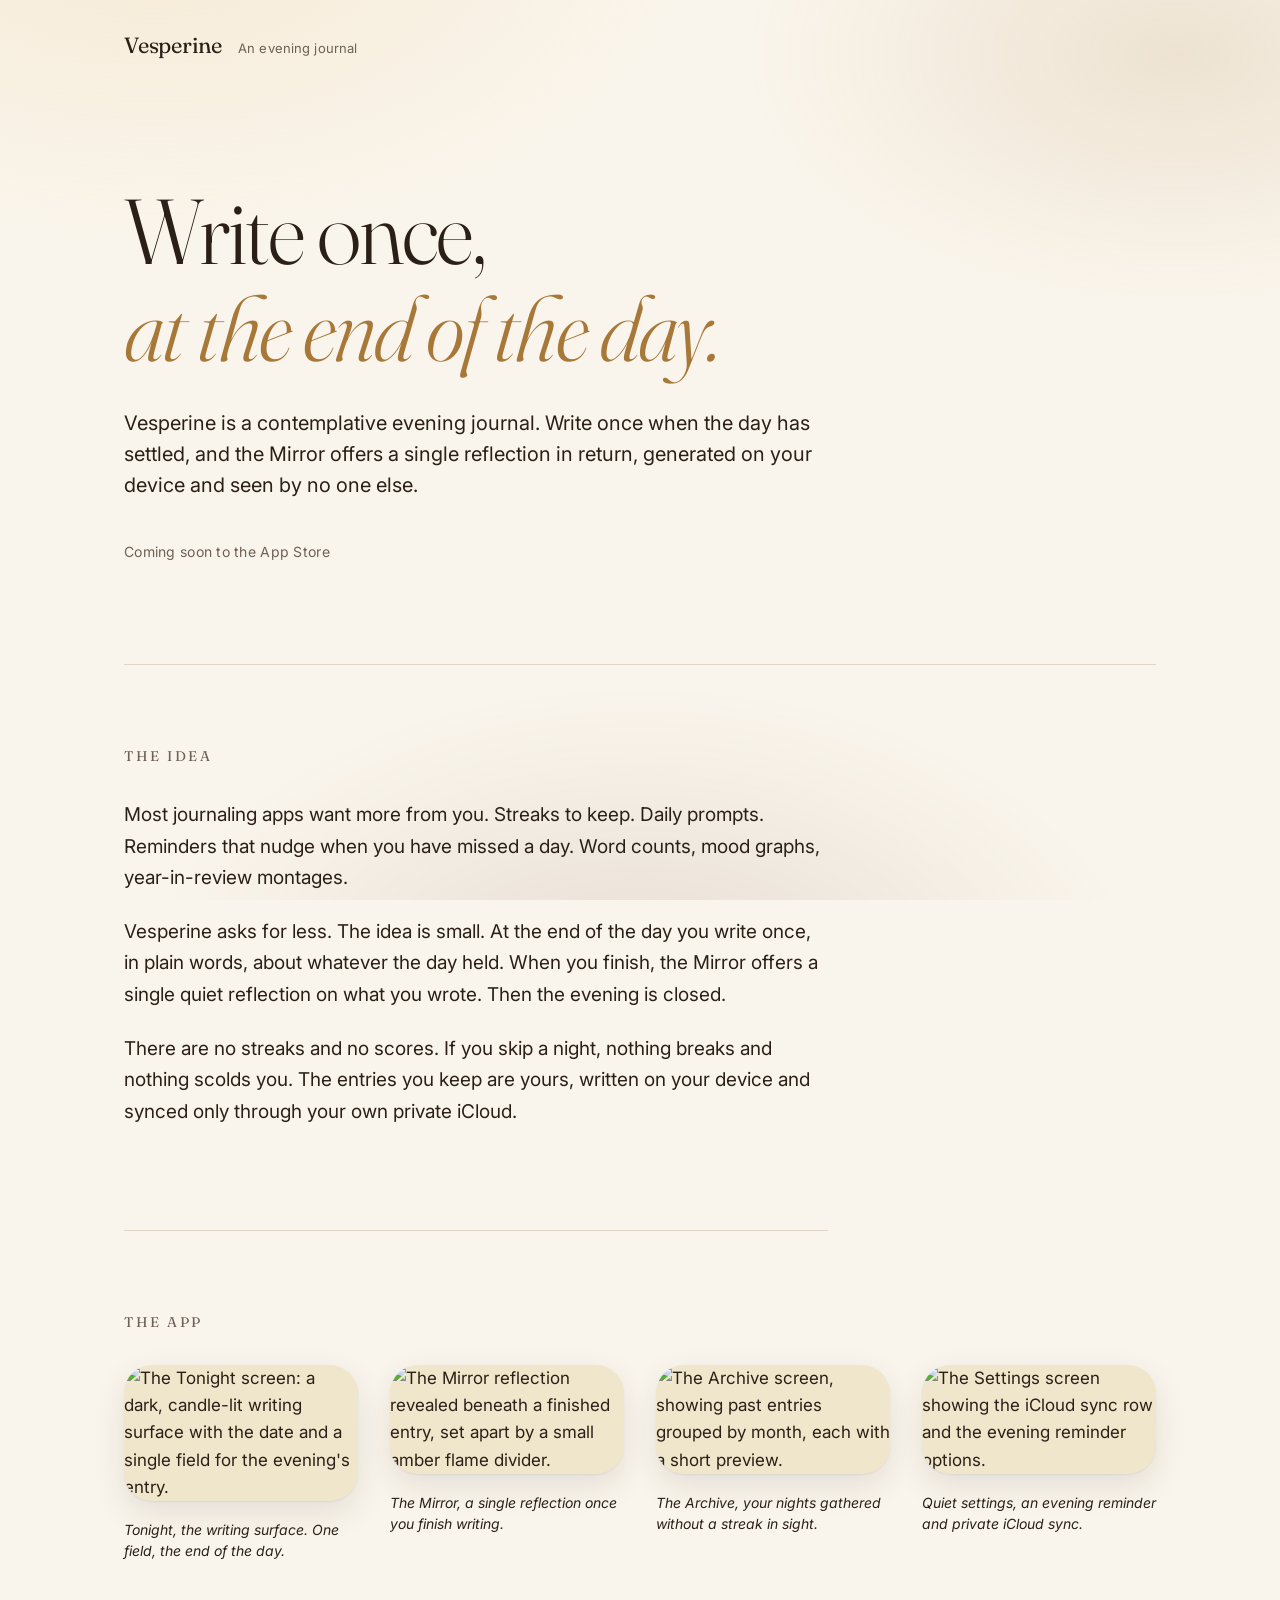
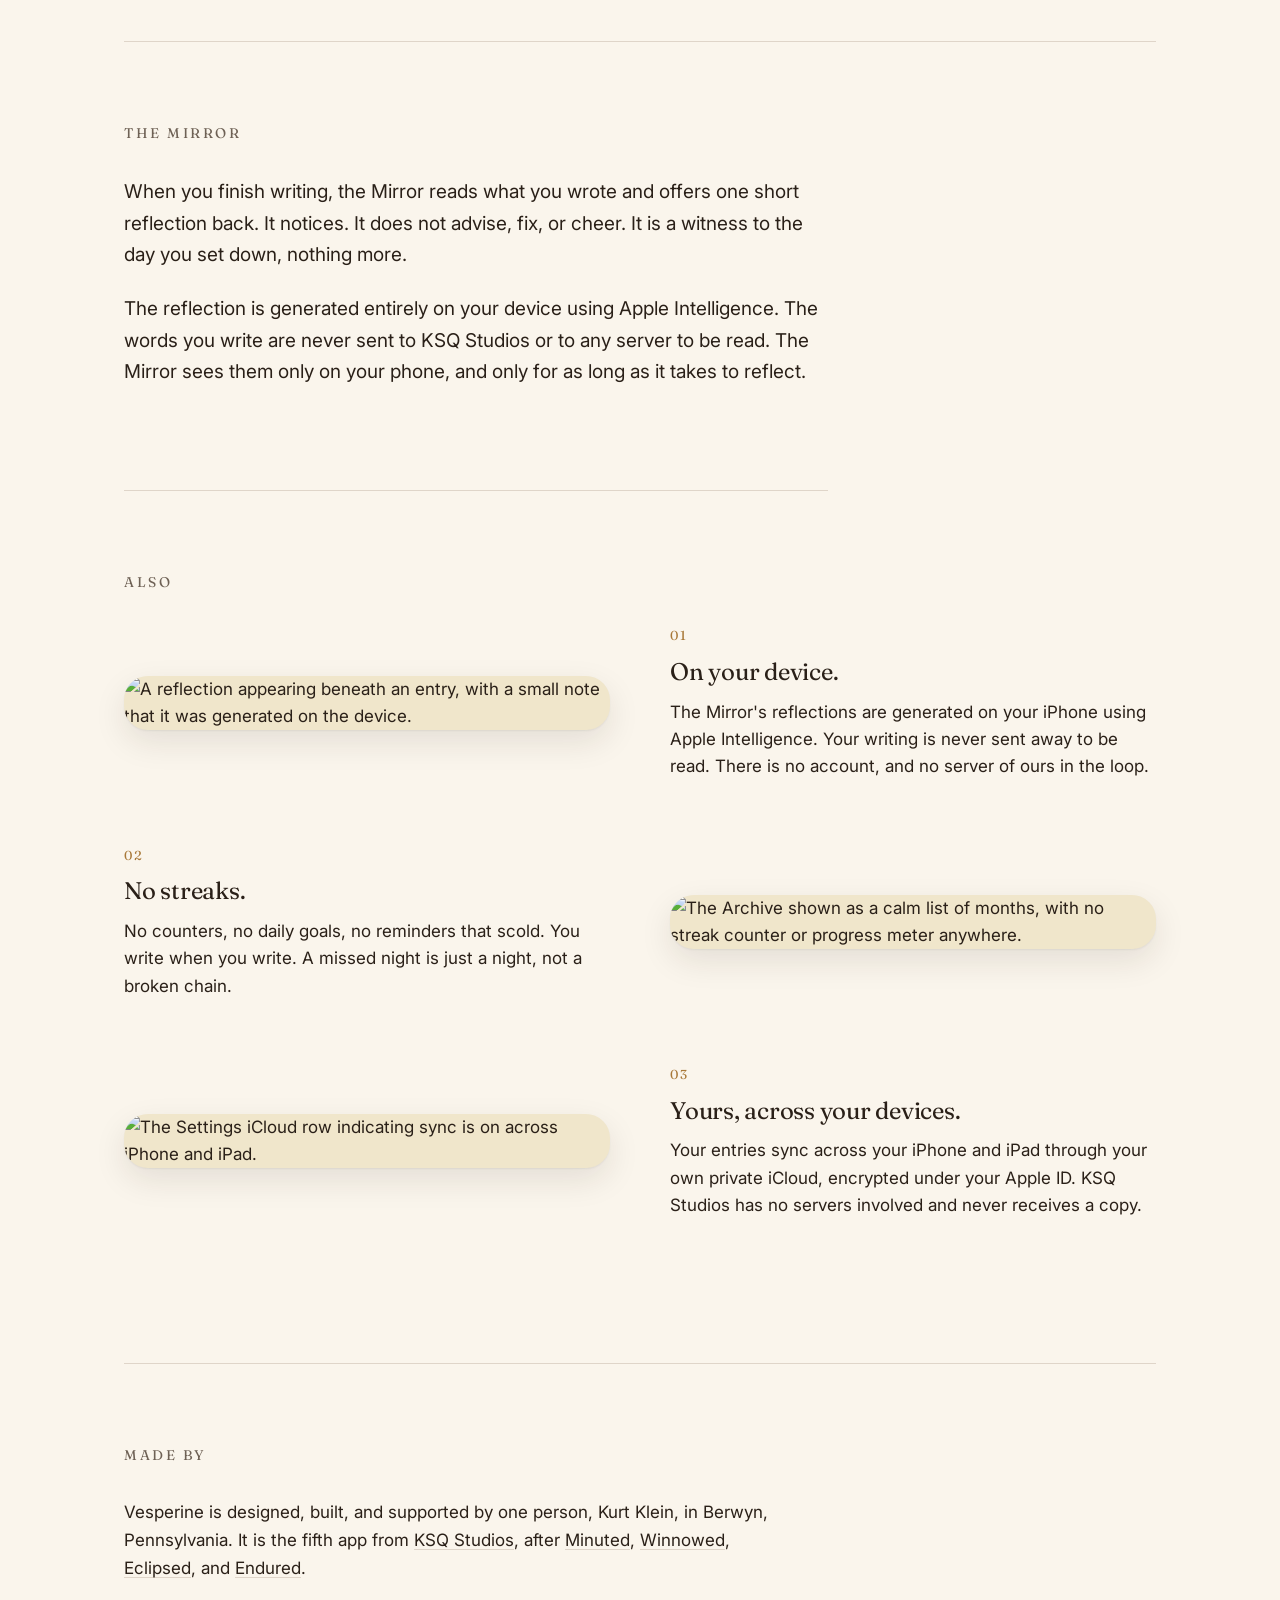
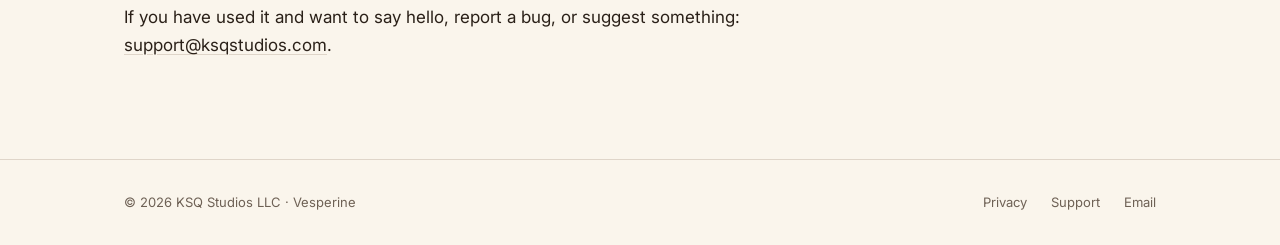
==== index.html @ 1a8a222a "first initial build of verperine.app" ====
<!doctype html>
<html lang="en">
<head>
<meta charset="utf-8">
<meta name="viewport" content="width=device-width, initial-scale=1">

<title>Vesperine - An evening journal.</title>
<meta name="description" content="A contemplative evening journal for iPhone. Write once when the day has settled, and the Mirror offers a single reflection in return, generated on your device.">

<!-- Open Graph -->
<meta property="og:type" content="website">
<meta property="og:url" content="https://vesperine.app">
<meta property="og:title" content="Vesperine - An evening journal.">
<meta property="og:description" content="A contemplative evening journal for iPhone. Write once when the day has settled, and the Mirror offers a single reflection in return, generated on your device.">
<meta property="og:image" content="https://vesperine.app/og-image.png">
<meta property="og:image:width" content="1200">
<meta property="og:image:height" content="630">

<!-- Twitter -->
<meta name="twitter:card" content="summary_large_image">
<meta name="twitter:title" content="Vesperine - An evening journal.">
<meta name="twitter:description" content="A contemplative evening journal for iPhone.">
<meta name="twitter:image" content="https://vesperine.app/og-image.png">

<link rel="canonical" href="https://vesperine.app">
<meta name="theme-color" content="#FAF5EC">

<!-- Favicon -->
<link rel="icon" type="image/png" href="/favicon.png">
<link rel="apple-touch-icon" href="/apple-touch-icon.png">

<!-- Fonts -->
<link rel="preconnect" href="https://fonts.googleapis.com">
<link rel="preconnect" href="https://fonts.gstatic.com" crossorigin>
<link href="https://fonts.googleapis.com/css2?family=Fraunces:opsz,wght@9..144,300..500;9..144,300..500&family=Inter:wght@400;500&display=swap" rel="stylesheet">

<!-- Styles -->
<link rel="stylesheet" href="/styles.css">

<!-- Scripts -->
<script defer src="/scripts.js"></script>

<!-- Plausible -->
<script defer data-domain="vesperine.app" src="https://plausible.io/js/script.js"></script>
</head>

<body>

<div class="wash"></div>

<header class="site-header">
  <a href="/" class="brand">Vesperine</a>
  <span class="brand-tag">An evening journal</span>
</header>

<main>

  <section class="hero fade-in">
    <h1>
      Write once,<br>
      <em>at the end of the day.</em>
    </h1>
    <p class="lede">
      Vesperine is a contemplative evening journal. Write once when the day has settled, and the Mirror offers a single reflection in return, generated on your device and seen by no one else.
    </p>
    <p class="coming-soon">Coming soon to the App Store</p>
    <!-- When the app is live, replace the .coming-soon line above with:
    <a href="https://apps.apple.com/us/app/vesperine/idXXXXXXXXX" rel="noopener" class="appstore-link">Download on the App Store</a>
    -->
  </section>

  <section class="idea fade-in">
    <h2>The idea</h2>

    <p>
      Most journaling apps want more from you. Streaks to keep. Daily prompts. Reminders that nudge when you have missed a day. Word counts, mood graphs, year-in-review montages.
    </p>

    <p>
      Vesperine asks for less. The idea is small. At the end of the day you write once, in plain words, about whatever the day held. When you finish, the Mirror offers a single quiet reflection on what you wrote. Then the evening is closed.
    </p>

    <p>
      There are no streaks and no scores. If you skip a night, nothing breaks and nothing scolds you. The entries you keep are yours, written on your device and synced only through your own private iCloud.
    </p>
  </section>

  <section class="screens fade-in">
    <h2>The app</h2>

    <div class="screens-grid">
      <figure>
        <img src="/images/tonight.png" alt="The Tonight screen: a dark, candle-lit writing surface with the date and a single field for the evening's entry.">
        <figcaption>
          <em>Tonight, the writing surface. One field, the end of the day.</em>
        </figcaption>
      </figure>

      <figure>
        <img src="/images/mirror.png" alt="The Mirror reflection revealed beneath a finished entry, set apart by a small amber flame divider.">
        <figcaption>
          <em>The Mirror, a single reflection once you finish writing.</em>
        </figcaption>
      </figure>

      <figure>
        <img src="/images/archive.png" alt="The Archive screen, showing past entries grouped by month, each with a short preview.">
        <figcaption>
          <em>The Archive, your nights gathered without a streak in sight.</em>
        </figcaption>
      </figure>

      <figure>
        <img src="/images/settings.png" alt="The Settings screen showing the iCloud sync row and the evening reminder options.">
        <figcaption>
          <em>Quiet settings, an evening reminder and private iCloud sync.</em>
        </figcaption>
      </figure>
    </div>
  </section>

  <section class="idea fade-in">
    <h2>The Mirror</h2>
    <p>
      When you finish writing, the Mirror reads what you wrote and offers one short reflection back. It notices. It does not advise, fix, or cheer. It is a witness to the day you set down, nothing more.
    </p>
    <p>
      The reflection is generated entirely on your device using Apple Intelligence. The words you write are never sent to KSQ Studios or to any server to be read. The Mirror sees them only on your phone, and only for as long as it takes to reflect.
    </p>
  </section>

  <section class="also fade-in">
    <h2>Also</h2>

    <div class="also-item">
      <img src="/images/also-01-ondevice.png" alt="A reflection appearing beneath an entry, with a small note that it was generated on the device.">
      <div class="also-text">
        <span class="also-num">01</span>
        <h3>On your device.</h3>
        <p>The Mirror's reflections are generated on your iPhone using Apple Intelligence. Your writing is never sent away to be read. There is no account, and no server of ours in the loop.</p>
      </div>
    </div>

    <div class="also-item">
      <img src="/images/also-02-nostreaks.png" alt="The Archive shown as a calm list of months, with no streak counter or progress meter anywhere.">
      <div class="also-text">
        <span class="also-num">02</span>
        <h3>No streaks.</h3>
        <p>No counters, no daily goals, no reminders that scold. You write when you write. A missed night is just a night, not a broken chain.</p>
      </div>
    </div>

    <div class="also-item">
      <img src="/images/also-03-sync.png" alt="The Settings iCloud row indicating sync is on across iPhone and iPad.">
      <div class="also-text">
        <span class="also-num">03</span>
        <h3>Yours, across your devices.</h3>
        <p>Your entries sync across your iPhone and iPad through your own private iCloud, encrypted under your Apple ID. KSQ Studios has no servers involved and never receives a copy.</p>
      </div>
    </div>
  </section>

  <section class="madeby fade-in">
    <h2>Made by</h2>
    <p>
      Vesperine is designed, built, and supported by one person, Kurt Klein, in Berwyn, Pennsylvania. It is the fifth app from <a href="https://ksqstudios.com">KSQ Studios</a>, after <a href="https://minuted.org">Minuted</a>, <a href="https://winnowed.app">Winnowed</a>, <a href="https://eclipsedsleep.com">Eclipsed</a>, and <a href="https://endured.app">Endured</a>.
    </p>
    <p>
      If you have used it and want to say hello, report a bug, or suggest something: <a href="mailto:support@ksqstudios.com">support@ksqstudios.com</a>.
    </p>
  </section>

</main>

<footer class="site-footer">
  <div class="footer-inner">
    <p>© 2026 KSQ Studios LLC · Vesperine</p>
    <nav>
      <a href="/privacy">Privacy</a>
      <a href="/support">Support</a>
      <a href="mailto:support@ksqstudios.com">Email</a>
    </nav>
  </div>
</footer>

</body>
</html>
---- styles.css ----
/* ──────────────────────────────────────────────────────────────────────
   Vesperine - vesperine.app
   Cream paper, warmed. A candle-lit wash beneath quiet typography.
   Same house template as the other KSQ sites, recolored to the
   Ivory-to-Coal candle palette and tinted like Winnowed rather than
   left achromatic like Endured.
   ────────────────────────────────────────────────────────────────────── */

:root {
  /* Palette. House cream paper; candle stages warm the accents and wash. */
  --paper:        #FAF5EC;   /* page background; matches every KSQ site */
  --paper-deep:   #F0E6CB;   /* subtle inset, used for screenshot frames */
  --ink:          #2A2018;   /* primary text, a warm near-black */
  --muted:        #6E6155;   /* secondary text, warm taupe */
  --hairline:     rgba(90, 51, 24, 0.16);

  --amber:        #A87838;   /* signature accent: italics, numbers, hovers */
  --amber-deep:   #7E4F1E;
  --honey:        #EDC788;   /* wash only */
  --bronze:       #5A3318;   /* wash only */

  /* Type */
  --serif: 'Fraunces', Georgia, serif;
  --sans:  'Inter', -apple-system, BlinkMacSystemFont, system-ui, sans-serif;

  /* Layout */
  --max-content: 720px;       /* prose pages */
  --max-wide:    1080px;      /* hero, screen grid */
  --gutter:      24px;
}

/* ───────────────────── Reset / base ───────────────────── */

*, *::before, *::after { box-sizing: border-box; }
html { -webkit-text-size-adjust: 100%; }
body {
  margin: 0;
  font-family: var(--sans);
  font-size: 17px;
  line-height: 1.6;
  color: var(--ink);
  background: var(--paper);
  -webkit-font-smoothing: antialiased;
  text-rendering: optimizeLegibility;
}

img { max-width: 100%; height: auto; display: block; }

a {
  color: var(--ink);
  text-decoration: underline;
  text-decoration-color: var(--hairline);
  text-decoration-thickness: 1px;
  text-underline-offset: 3px;
  transition: text-decoration-color 0.15s ease;
}
a:hover { text-decoration-color: var(--amber); }

p { margin: 0 0 1.2em 0; }
em { font-style: italic; }

/* ───────────────────── Ambient wash ─────────────────────
   A whisper of the candle palette behind the cream. Body background
   propagates to the canvas, so this fixed layer reads over it. */

.wash {
  position: fixed;
  inset: 0;
  z-index: -1;
  pointer-events: none;
  background:
    radial-gradient(ellipse 900px 520px at 12% -8%,  rgba(237, 199, 136, 0.22), transparent 60%),
    radial-gradient(ellipse 720px 420px at 92% 6%,   rgba(168, 120, 56, 0.14), transparent 60%),
    radial-gradient(ellipse 820px 520px at 50% 112%, rgba(90, 51, 24, 0.12),   transparent 62%);
}

/* ───────────────────── Header ───────────────────── */

.site-header {
  max-width: var(--max-wide);
  margin: 0 auto;
  padding: 28px var(--gutter) 0;
  display: flex;
  align-items: baseline;
  gap: 16px;
}

.brand {
  font-family: var(--serif);
  font-weight: 400;
  font-size: 22px;
  letter-spacing: -0.01em;
  text-decoration: none;
  color: var(--ink);
}

.brand-tag {
  font-family: var(--sans);
  font-size: 13px;
  color: var(--muted);
  letter-spacing: 0.01em;
}

/* ───────────────────── Main containers ───────────────────── */

main {
  max-width: var(--max-wide);
  margin: 0 auto;
  padding: 0 var(--gutter);
}

main.prose { max-width: var(--max-content); }

main > section {
  padding: 80px 0;
  border-bottom: 1px solid var(--hairline);
}
main > section:first-child { padding-top: 80px; }
main > section:last-child  { border-bottom: none; }

/* ───────────────────── Hero ───────────────────── */

.hero {
  text-align: left;
  padding-top: 120px !important;
  padding-bottom: 100px !important;
}

.hero h1 {
  font-family: var(--serif);
  font-weight: 300;
  font-size: clamp(48px, 8vw, 92px);
  line-height: 1.05;
  letter-spacing: -0.02em;
  margin: 0 0 32px 0;
  max-width: 18ch;
}
.hero h1 em {
  font-style: italic;
  font-weight: 300;
  color: var(--amber);
}

.hero .lede {
  font-size: 20px;
  line-height: 1.55;
  color: var(--ink);
  max-width: 56ch;
  margin: 0 0 40px 0;
}

.hero .coming-soon {
  font-size: 14px;
  color: var(--muted);
  letter-spacing: 0.02em;
  margin: 0;
}

.appstore-link {
  display: inline-block;
  font-family: var(--sans);
  font-size: 14px;
  color: var(--ink);
  text-decoration: none;
  padding: 10px 18px;
  border: 1px solid var(--hairline);
  border-radius: 999px;
  letter-spacing: 0.02em;
  transition: border-color 120ms ease, background 120ms ease;
}
.appstore-link:hover { border-color: var(--amber); }

/* ───────────────────── Section headings ───────────────────── */

main h2 {
  font-family: var(--serif);
  font-weight: 400;
  font-size: 14px;
  letter-spacing: 0.18em;
  text-transform: uppercase;
  color: var(--muted);
  margin: 0 0 32px 0;
}

main h3 {
  font-family: var(--serif);
  font-weight: 400;
  font-size: 24px;
  line-height: 1.2;
  letter-spacing: -0.01em;
  margin: 0 0 12px 0;
  color: var(--ink);
}

/* ───────────────────── The idea ───────────────────── */

.idea { max-width: 64ch; }
.idea p { font-size: 19px; line-height: 1.65; }

/* ───────────────────── The app - screen grid ───────────────────── */

.screens-grid {
  display: grid;
  grid-template-columns: repeat(4, 1fr);
  gap: 32px;
  margin-top: 12px;
}

.screens-grid figure { margin: 0; }

.screens-grid img {
  width: 100%;
  border-radius: 28px;
  background: var(--paper-deep);
  box-shadow:
    0 1px 2px rgba(0, 0, 0, 0.06),
    0 12px 32px rgba(42, 32, 24, 0.10);
}

.screens-grid figcaption {
  margin-top: 18px;
  font-size: 14px;
  color: var(--muted);
  line-height: 1.5;
  font-style: normal;
}
.screens-grid figcaption em {
  font-style: italic;
  color: var(--ink);
}

/* ───────────────────── Also - numbered features ───────────────────── */

.also-item {
  display: grid;
  grid-template-columns: 1fr 1fr;
  gap: 60px;
  align-items: center;
  margin: 64px 0;
}
.also-item:first-of-type { margin-top: 12px; }
.also-item:nth-of-type(even) { direction: rtl; }
.also-item:nth-of-type(even) > * { direction: ltr; }

.also-item img {
  width: 100%;
  border-radius: 24px;
  background: var(--paper-deep);
  box-shadow:
    0 1px 2px rgba(0, 0, 0, 0.06),
    0 12px 32px rgba(42, 32, 24, 0.10);
}

.also-num {
  display: block;
  font-family: var(--serif);
  font-size: 13px;
  color: var(--amber);
  letter-spacing: 0.18em;
  margin-bottom: 12px;
}

.also-text p {
  font-size: 17px;
  line-height: 1.6;
  color: var(--ink);
  margin: 0;
}

/* ───────────────────── Made by ───────────────────── */

.madeby { max-width: 60ch; }
.madeby p { font-size: 17px; line-height: 1.65; color: var(--ink); }

/* ───────────────────── Prose pages (privacy, support) ───────────────────── */

main.prose h1 {
  font-family: var(--serif);
  font-weight: 300;
  font-size: clamp(40px, 6vw, 64px);
  line-height: 1.1;
  letter-spacing: -0.02em;
  margin: 80px 0 12px 0;
  color: var(--ink);
}

main.prose .updated {
  font-size: 13px;
  color: var(--muted);
  margin-bottom: 48px;
}

main.prose h2 {
  font-family: var(--serif);
  font-weight: 400;
  font-size: 22px;
  letter-spacing: -0.01em;
  text-transform: none;
  color: var(--ink);
  margin: 56px 0 16px 0;
}

main.prose h3 {
  font-family: var(--serif);
  font-weight: 400;
  font-size: 18px;
  margin: 36px 0 8px 0;
}

main.prose p {
  font-size: 17px;
  line-height: 1.7;
  color: var(--ink);
}

main.prose { padding-bottom: 100px; }

/* ───────────────────── Footer ───────────────────── */

.site-footer {
  border-top: 1px solid var(--hairline);
  margin-top: 0;
}

.footer-inner {
  max-width: var(--max-wide);
  margin: 0 auto;
  padding: 32px var(--gutter);
  display: flex;
  justify-content: space-between;
  align-items: center;
  flex-wrap: wrap;
  gap: 16px;
  font-size: 13px;
  color: var(--muted);
}

.site-footer p { margin: 0; }
.site-footer nav { display: flex; gap: 24px; }
.site-footer a { color: var(--muted); text-decoration: none; }
.site-footer a:hover {
  text-decoration: underline;
  text-decoration-color: var(--amber);
  text-underline-offset: 3px;
}

/* ───────────────────── Fade-in on scroll ───────────────────── */

.fade-in {
  opacity: 0;
  transform: translateY(20px);
  transition:
    opacity 0.7s cubic-bezier(0.22, 0.61, 0.36, 1),
    transform 0.7s cubic-bezier(0.22, 0.61, 0.36, 1);
  will-change: opacity, transform;
}

.fade-in.visible {
  opacity: 1;
  transform: translateY(0);
  will-change: auto;
}

@media (prefers-reduced-motion: reduce) {
  .fade-in, .fade-in.visible {
    opacity: 1;
    transform: none;
    transition: none;
  }
}

/* ───────────────────── Responsive ───────────────────── */

@media (max-width: 1000px) {
  .screens-grid { grid-template-columns: repeat(2, 1fr); }
}

@media (max-width: 800px) {
  body { font-size: 16px; }

  .hero {
    padding-top: 80px !important;
    padding-bottom: 64px !important;
  }
  .hero .lede { font-size: 18px; }

  main > section { padding: 56px 0; }

  .screens-grid { grid-template-columns: 1fr; gap: 40px; }

  .also-item {
    grid-template-columns: 1fr;
    gap: 24px;
    margin: 56px 0;
  }
  .also-item:nth-of-type(even) { direction: ltr; }

  .footer-inner { flex-direction: column; align-items: flex-start; }
}

@media (max-width: 520px) {
  .site-header {
    flex-direction: column;
    align-items: flex-start;
    gap: 4px;
    padding-top: 20px;
  }
  .brand-tag { font-size: 12px; }
}
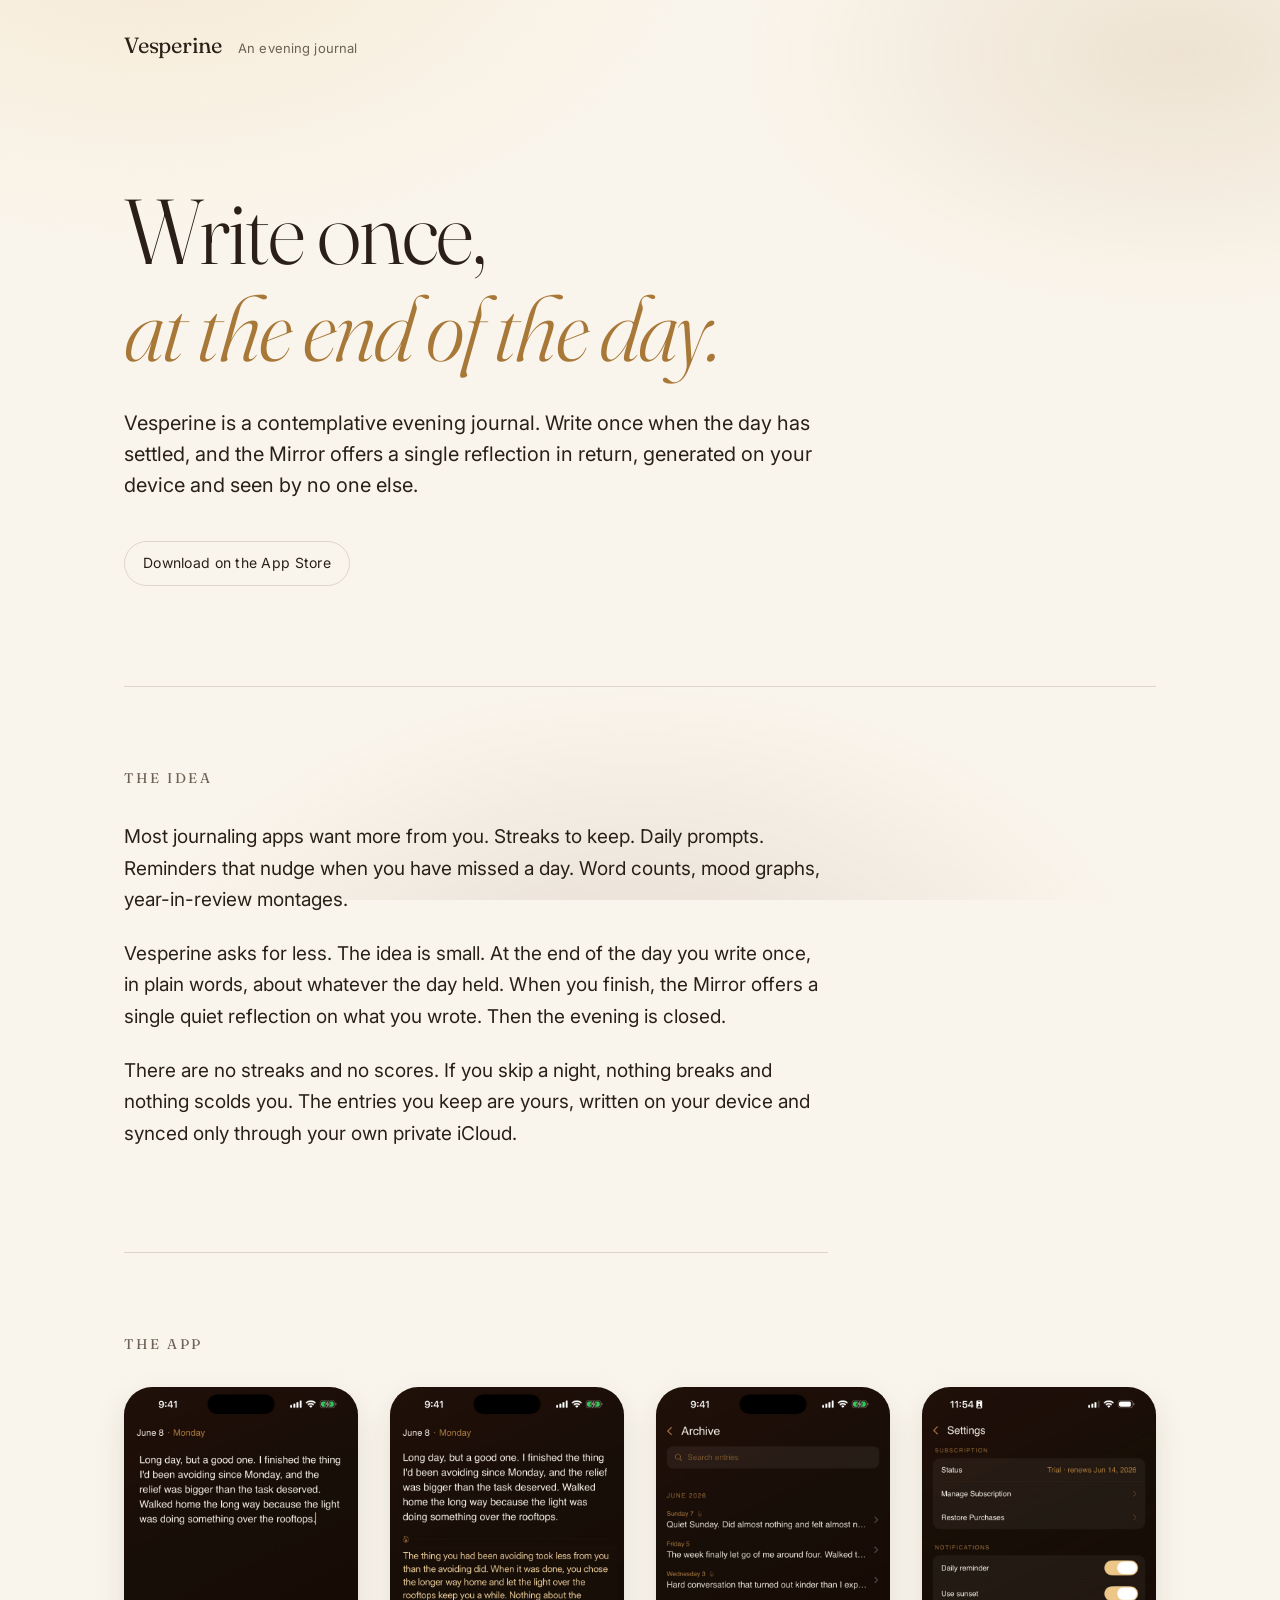
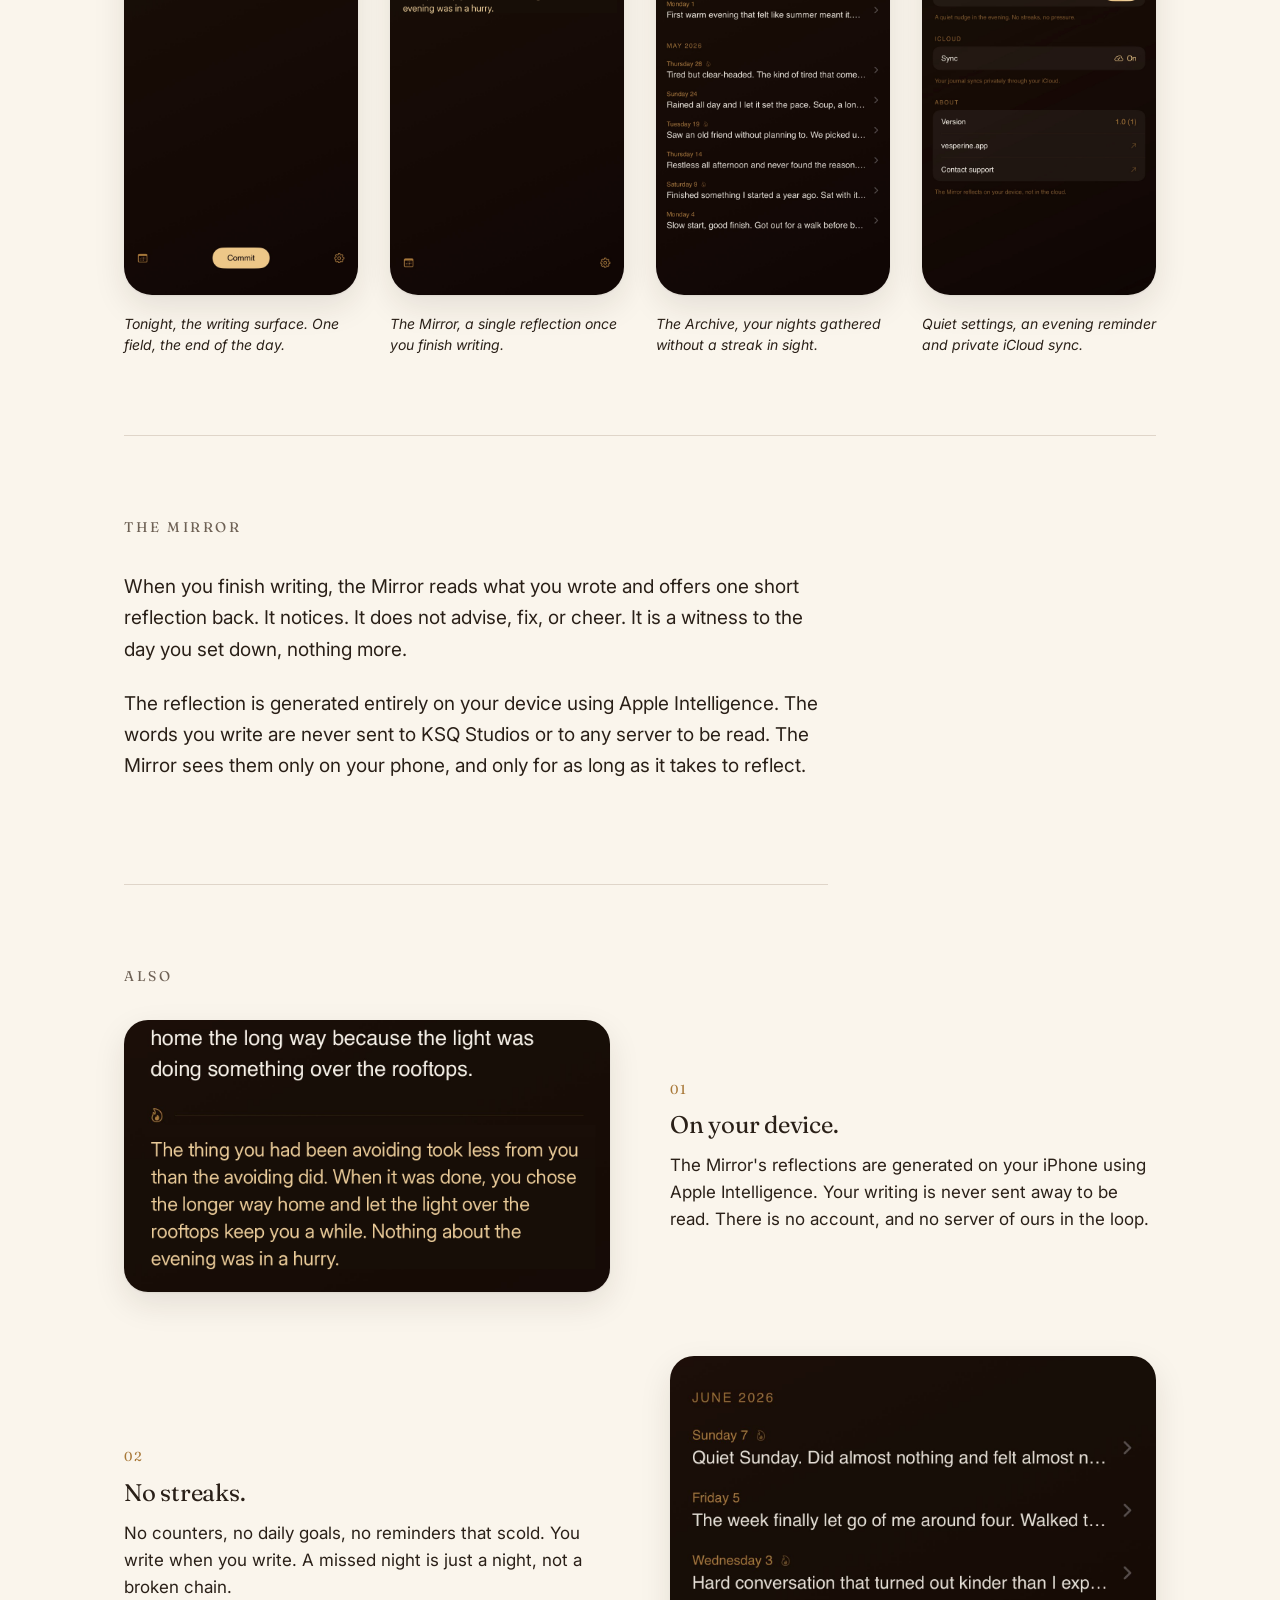
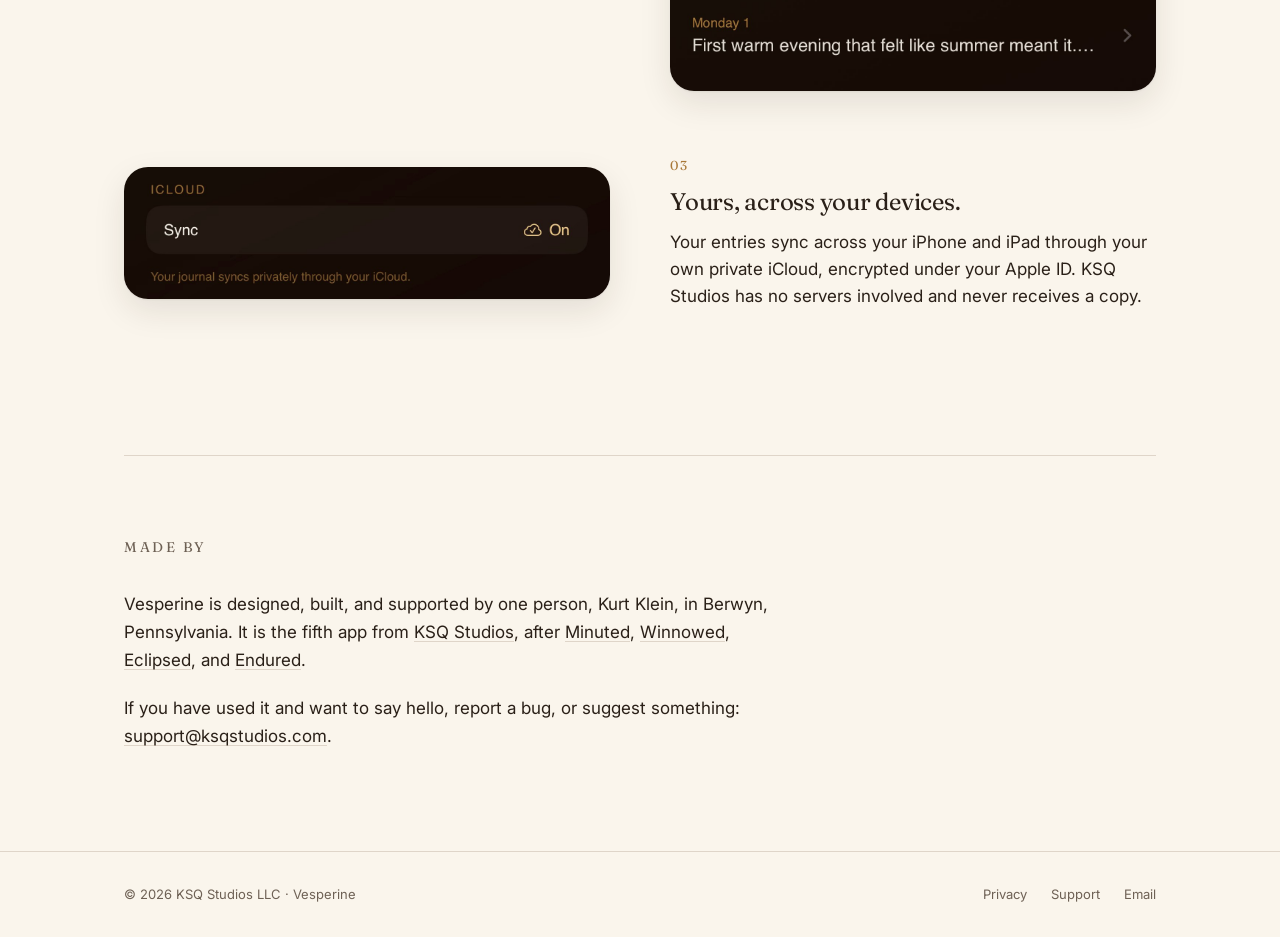
==== commit b81c304e: "Activate App Store link, app is now live" ====
--- a/index.html
+++ b/index.html
@@ -63,11 +63,7 @@
     <p class="lede">
       Vesperine is a contemplative evening journal. Write once when the day has settled, and the Mirror offers a single reflection in return, generated on your device and seen by no one else.
     </p>
-    <p class="coming-soon">Coming soon to the App Store</p>
-    <!-- When the app is live, replace the .coming-soon line above with:
-    <a href="https://apps.apple.com/us/app/vesperine/idXXXXXXXXX" rel="noopener" class="appstore-link">Download on the App Store</a>
-    -->
-  </section>
+    <a href="https://apps.apple.com/us/app/vesperine/id6767848257" rel="noopener" class="appstore-link">Download on the App Store</a>  </section>
 
   <section class="idea fade-in">
     <h2>The idea</h2>
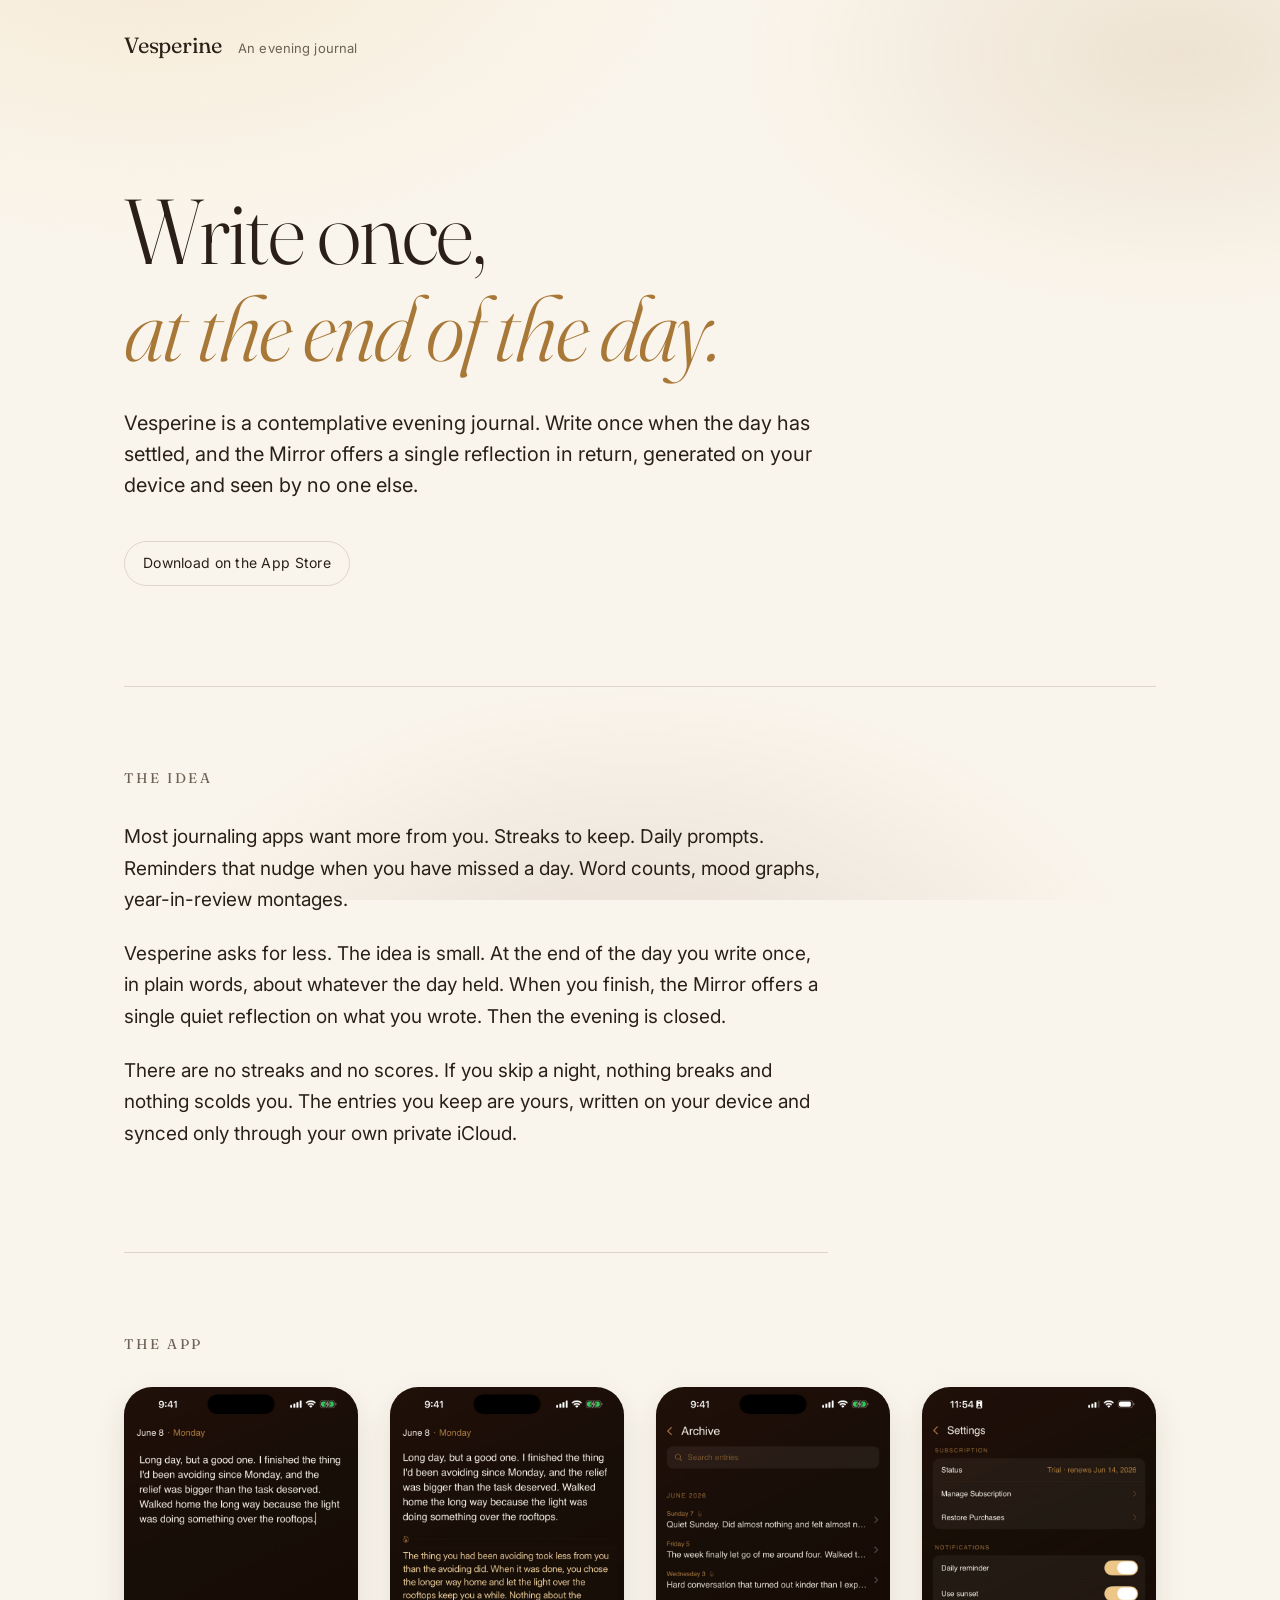
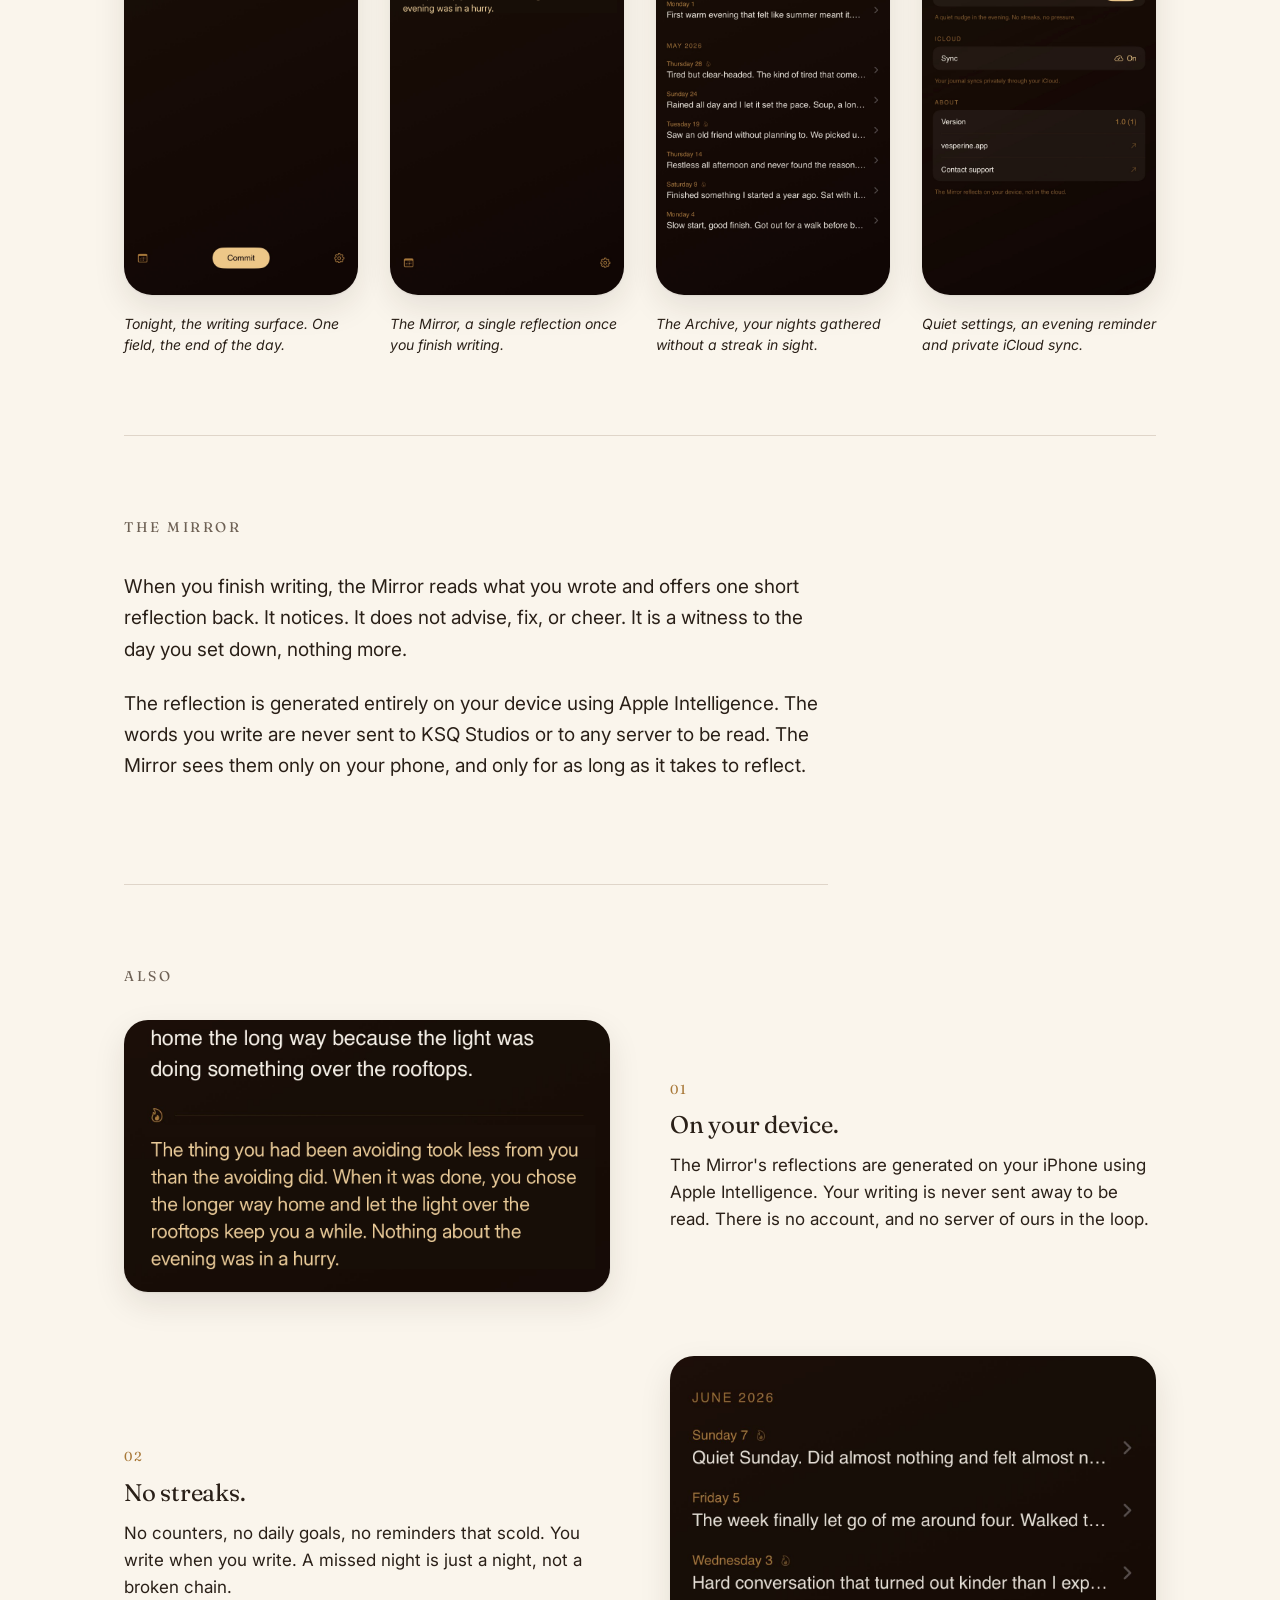
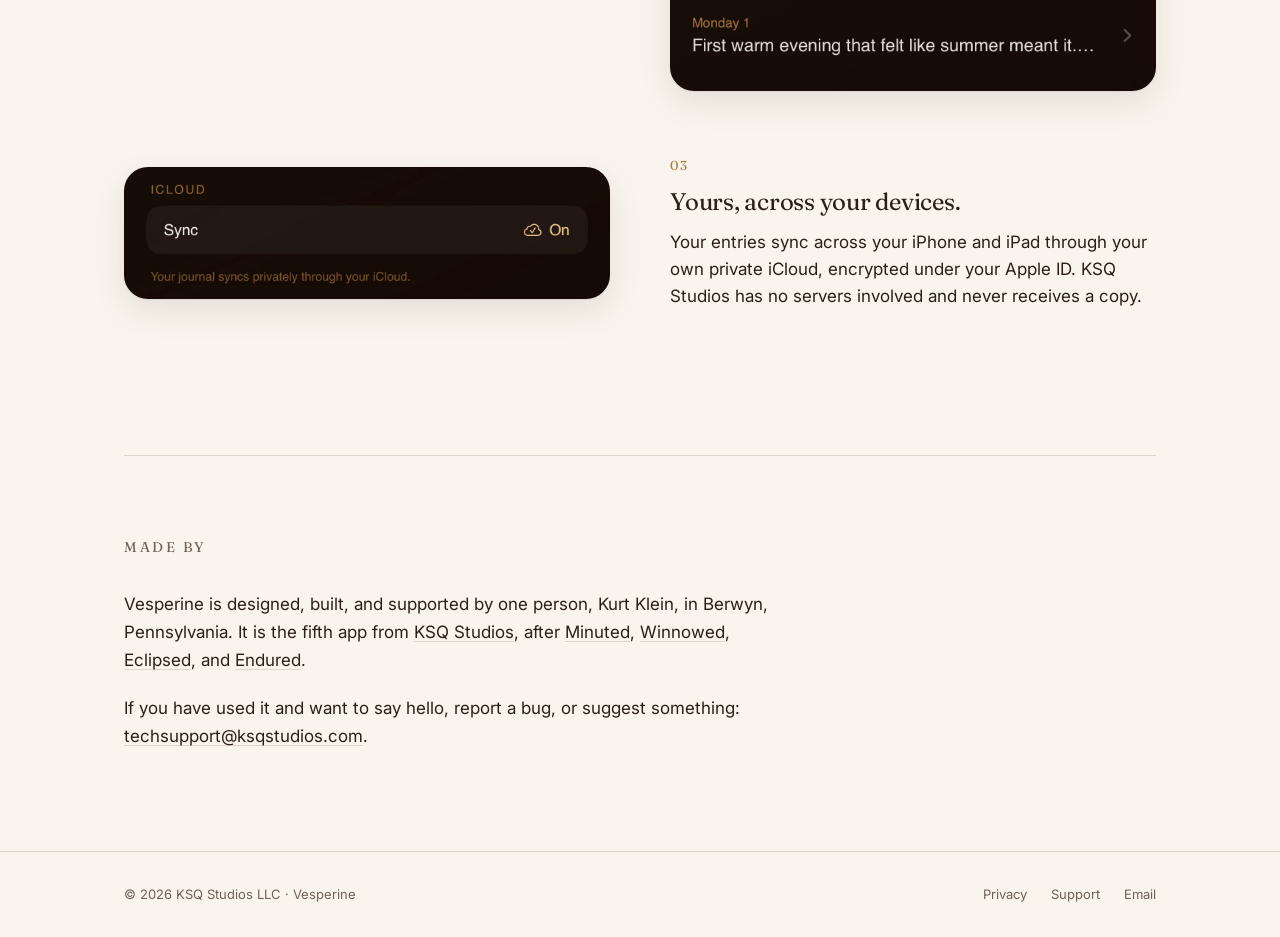
==== commit 5cdfaad2: "Updated tech support email" ====
--- a/index.html
+++ b/index.html
@@ -162,7 +162,7 @@
       Vesperine is designed, built, and supported by one person, Kurt Klein, in Berwyn, Pennsylvania. It is the fifth app from <a href="https://ksqstudios.com">KSQ Studios</a>, after <a href="https://minuted.org">Minuted</a>, <a href="https://winnowed.app">Winnowed</a>, <a href="https://eclipsedsleep.com">Eclipsed</a>, and <a href="https://endured.app">Endured</a>.
     </p>
     <p>
-      If you have used it and want to say hello, report a bug, or suggest something: <a href="mailto:support@ksqstudios.com">support@ksqstudios.com</a>.
+      If you have used it and want to say hello, report a bug, or suggest something: <a href="mailto:techsupport@ksqstudios.com">techsupport@ksqstudios.com</a>.
     </p>
   </section>
 
@@ -174,7 +174,7 @@
     <nav>
       <a href="/privacy">Privacy</a>
       <a href="/support">Support</a>
-      <a href="mailto:support@ksqstudios.com">Email</a>
+      <a href="mailto:techsupport@ksqstudios.com">Email</a>
     </nav>
   </div>
 </footer>
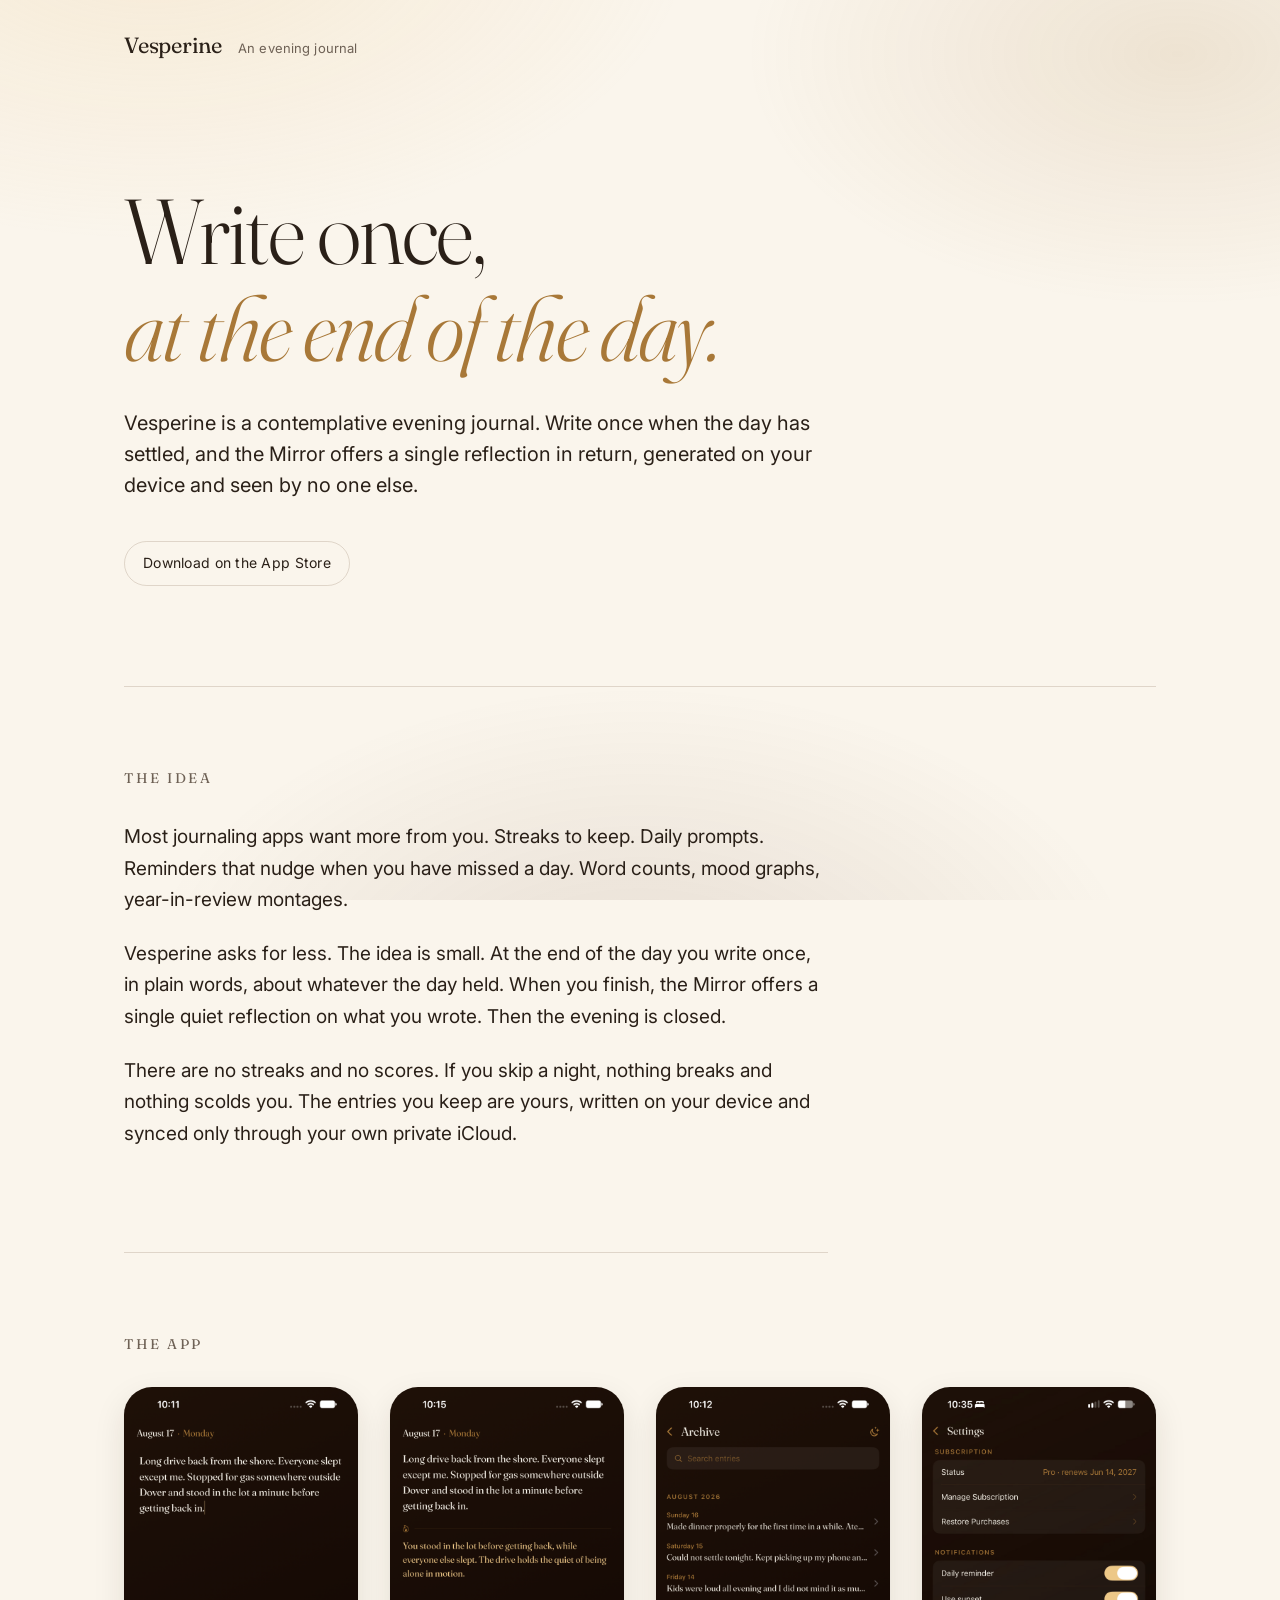
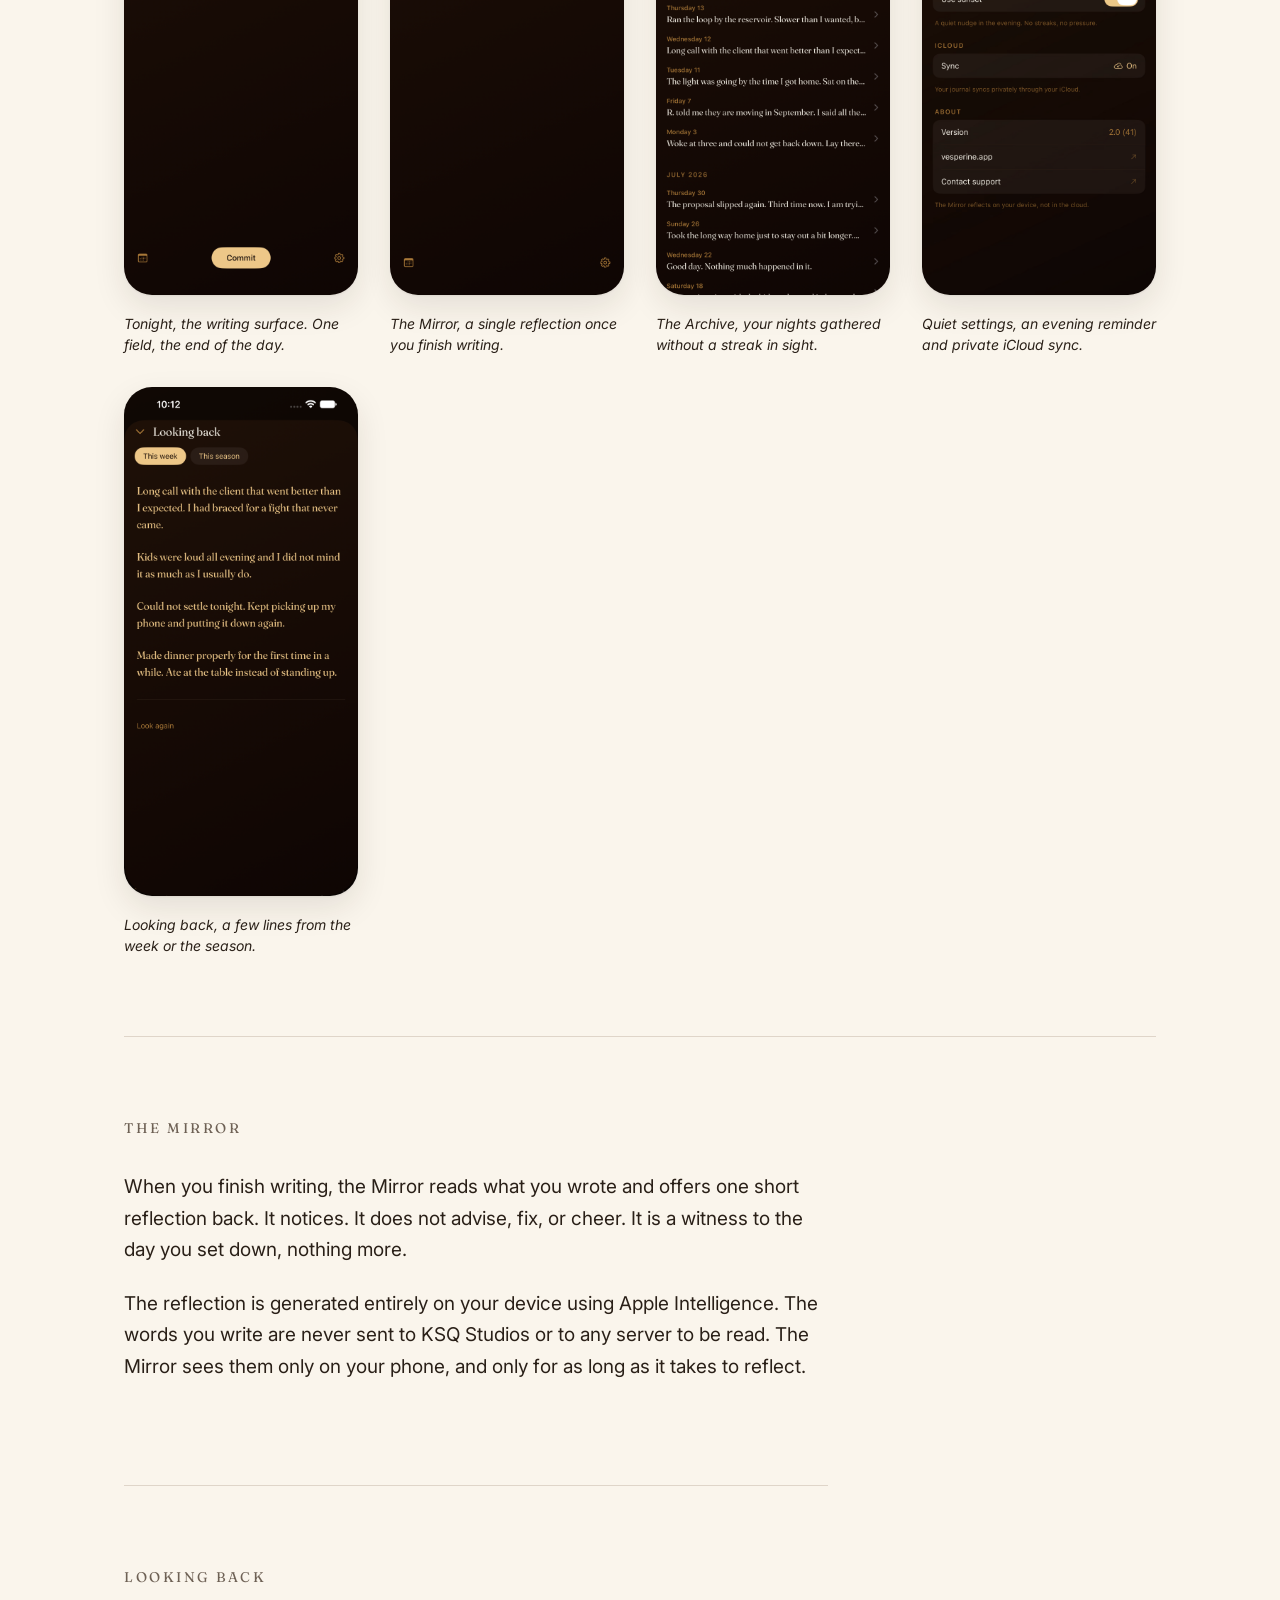
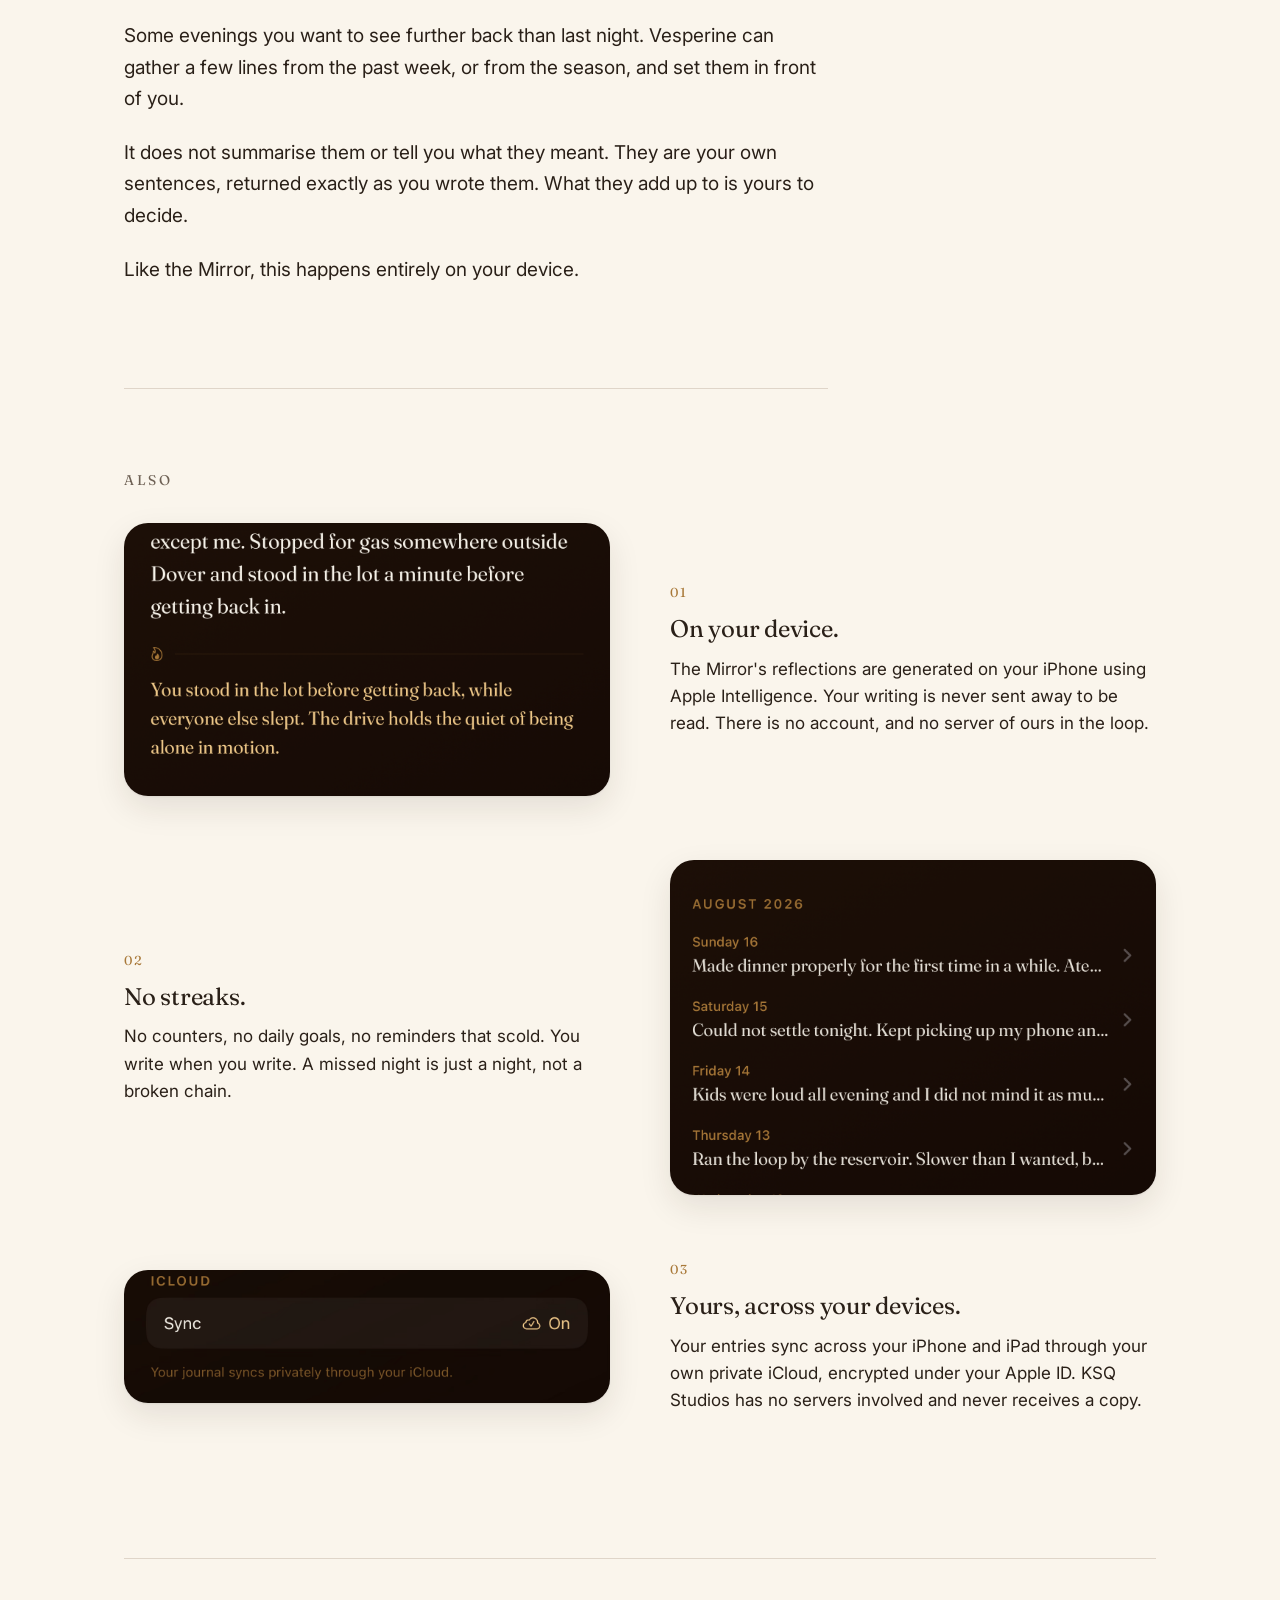
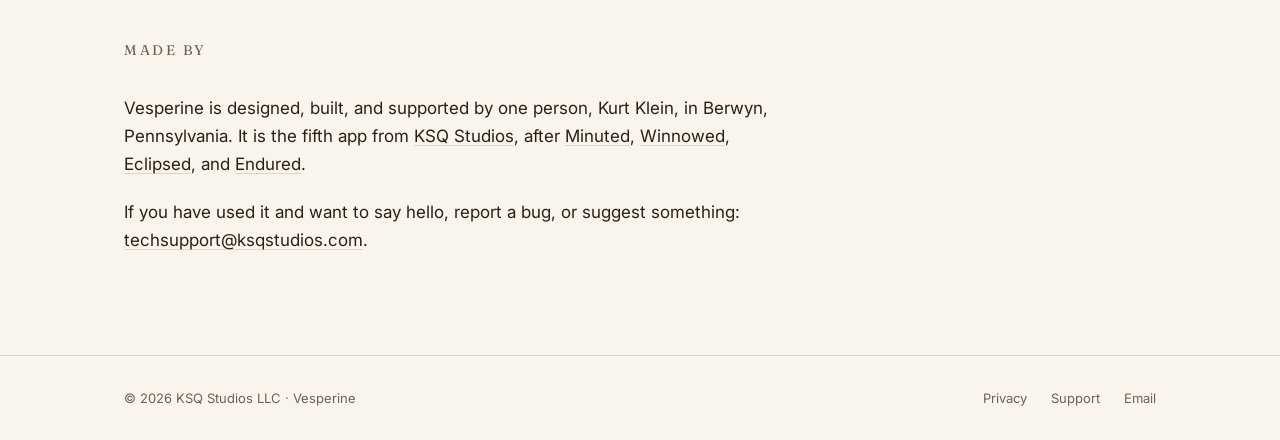
==== commit 72037673: "================================================================ SITE REPO: ksqstudios/Vesperine-sit" ====
--- a/index.html
+++ b/index.html
@@ -5,13 +5,13 @@
 <meta name="viewport" content="width=device-width, initial-scale=1">
 
 <title>Vesperine - An evening journal.</title>
-<meta name="description" content="A contemplative evening journal for iPhone. Write once when the day has settled, and the Mirror offers a single reflection in return, generated on your device.">
+<meta name="description" content="A contemplative evening journal for iPhone. Write once when the day has settled, then look back across a week or a season in your own words.">
 
 <!-- Open Graph -->
 <meta property="og:type" content="website">
 <meta property="og:url" content="https://vesperine.app">
 <meta property="og:title" content="Vesperine - An evening journal.">
-<meta property="og:description" content="A contemplative evening journal for iPhone. Write once when the day has settled, and the Mirror offers a single reflection in return, generated on your device.">
+<meta property="og:description" content="A contemplative evening journal for iPhone. Write once when the day has settled, then look back across a week or a season in your own words.">
 <meta property="og:image" content="https://vesperine.app/og-image.png">
 <meta property="og:image:width" content="1200">
 <meta property="og:image:height" content="630">
@@ -112,6 +112,13 @@
           <em>Quiet settings, an evening reminder and private iCloud sync.</em>
         </figcaption>
       </figure>
+
+      <figure>
+        <img src="/images/lookingback.png" alt="The Looking back sheet, showing several passages lifted from earlier entries, each set in warm serif type.">
+        <figcaption>
+          <em>Looking back, a few lines from the week or the season.</em>
+        </figcaption>
+      </figure>
     </div>
   </section>
 
@@ -122,6 +129,19 @@
     </p>
     <p>
       The reflection is generated entirely on your device using Apple Intelligence. The words you write are never sent to KSQ Studios or to any server to be read. The Mirror sees them only on your phone, and only for as long as it takes to reflect.
+    </p>
+  </section>
+
+  <section class="idea fade-in">
+    <h2>Looking back</h2>
+    <p>
+      Some evenings you want to see further back than last night. Vesperine can gather a few lines from the past week, or from the season, and set them in front of you.
+    </p>
+    <p>
+      It does not summarise them or tell you what they meant. They are your own sentences, returned exactly as you wrote them. What they add up to is yours to decide.
+    </p>
+    <p>
+      Like the Mirror, this happens entirely on your device.
     </p>
   </section>
 
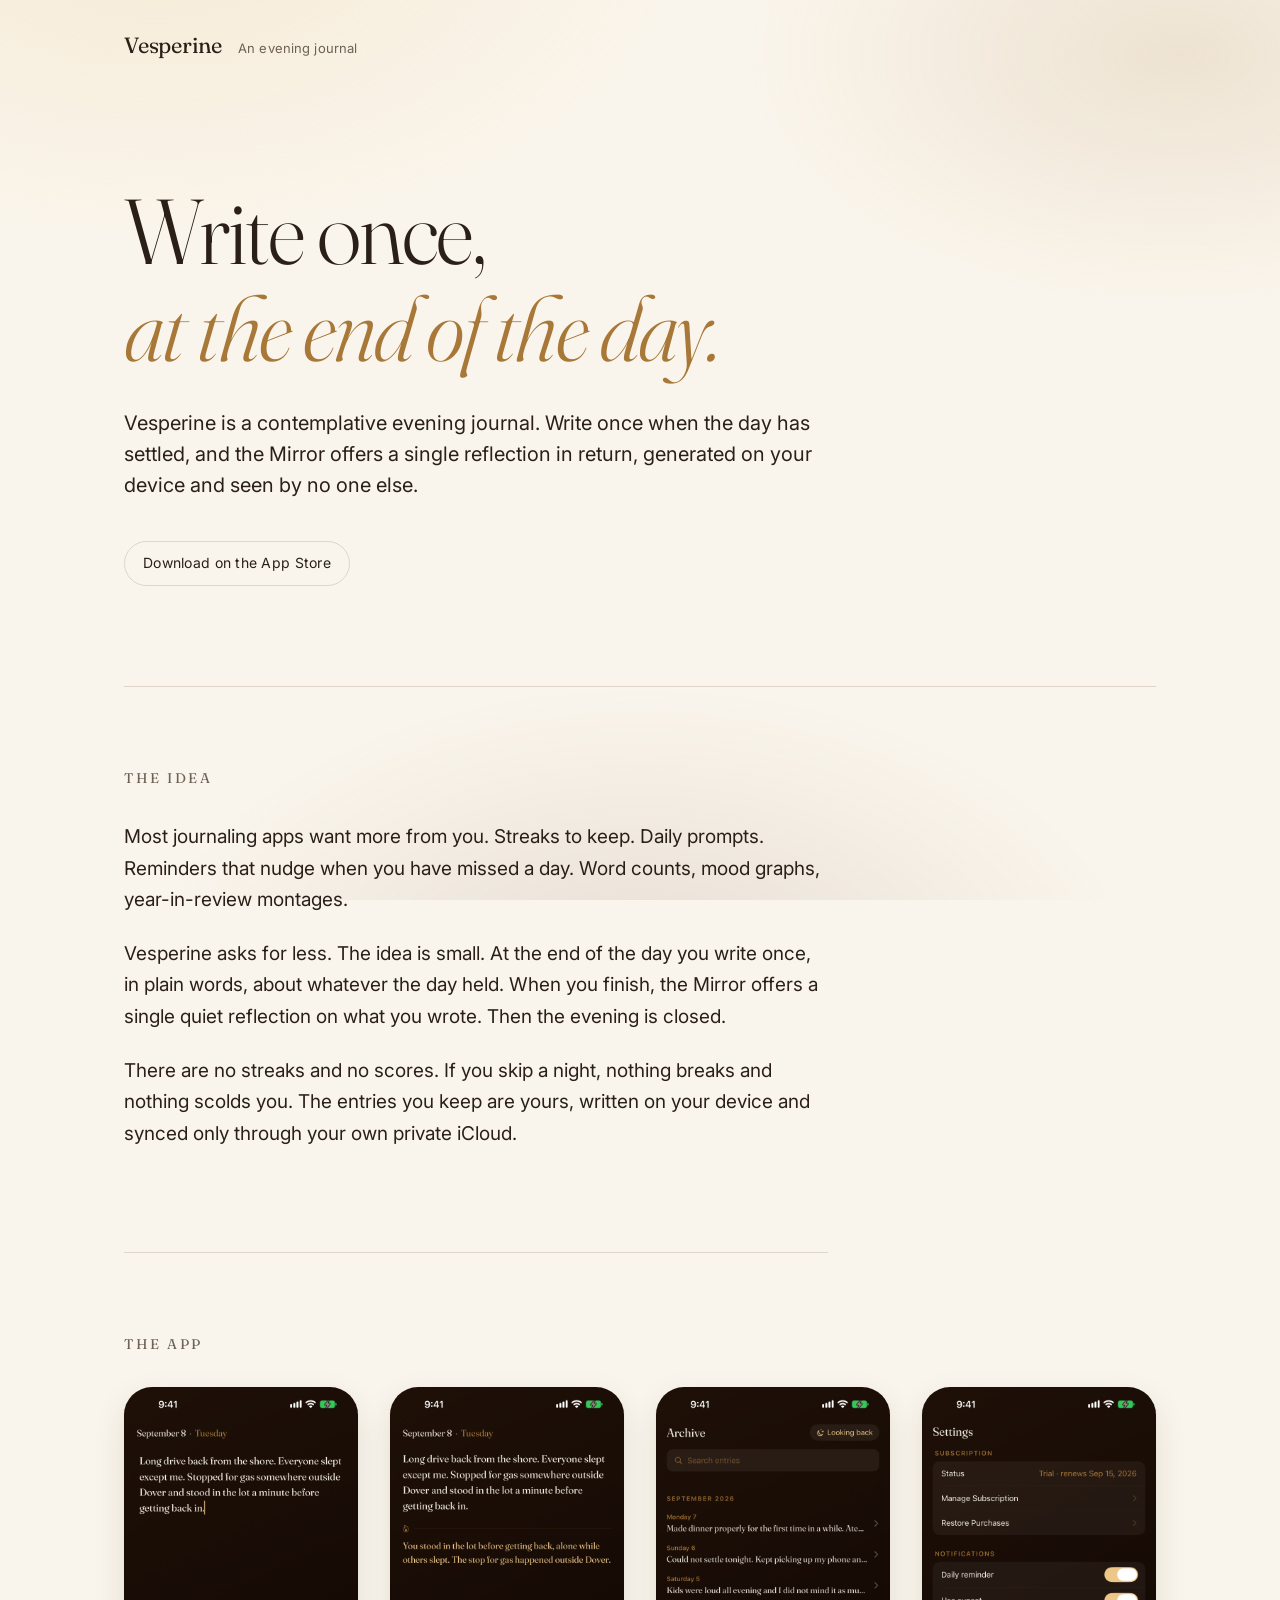
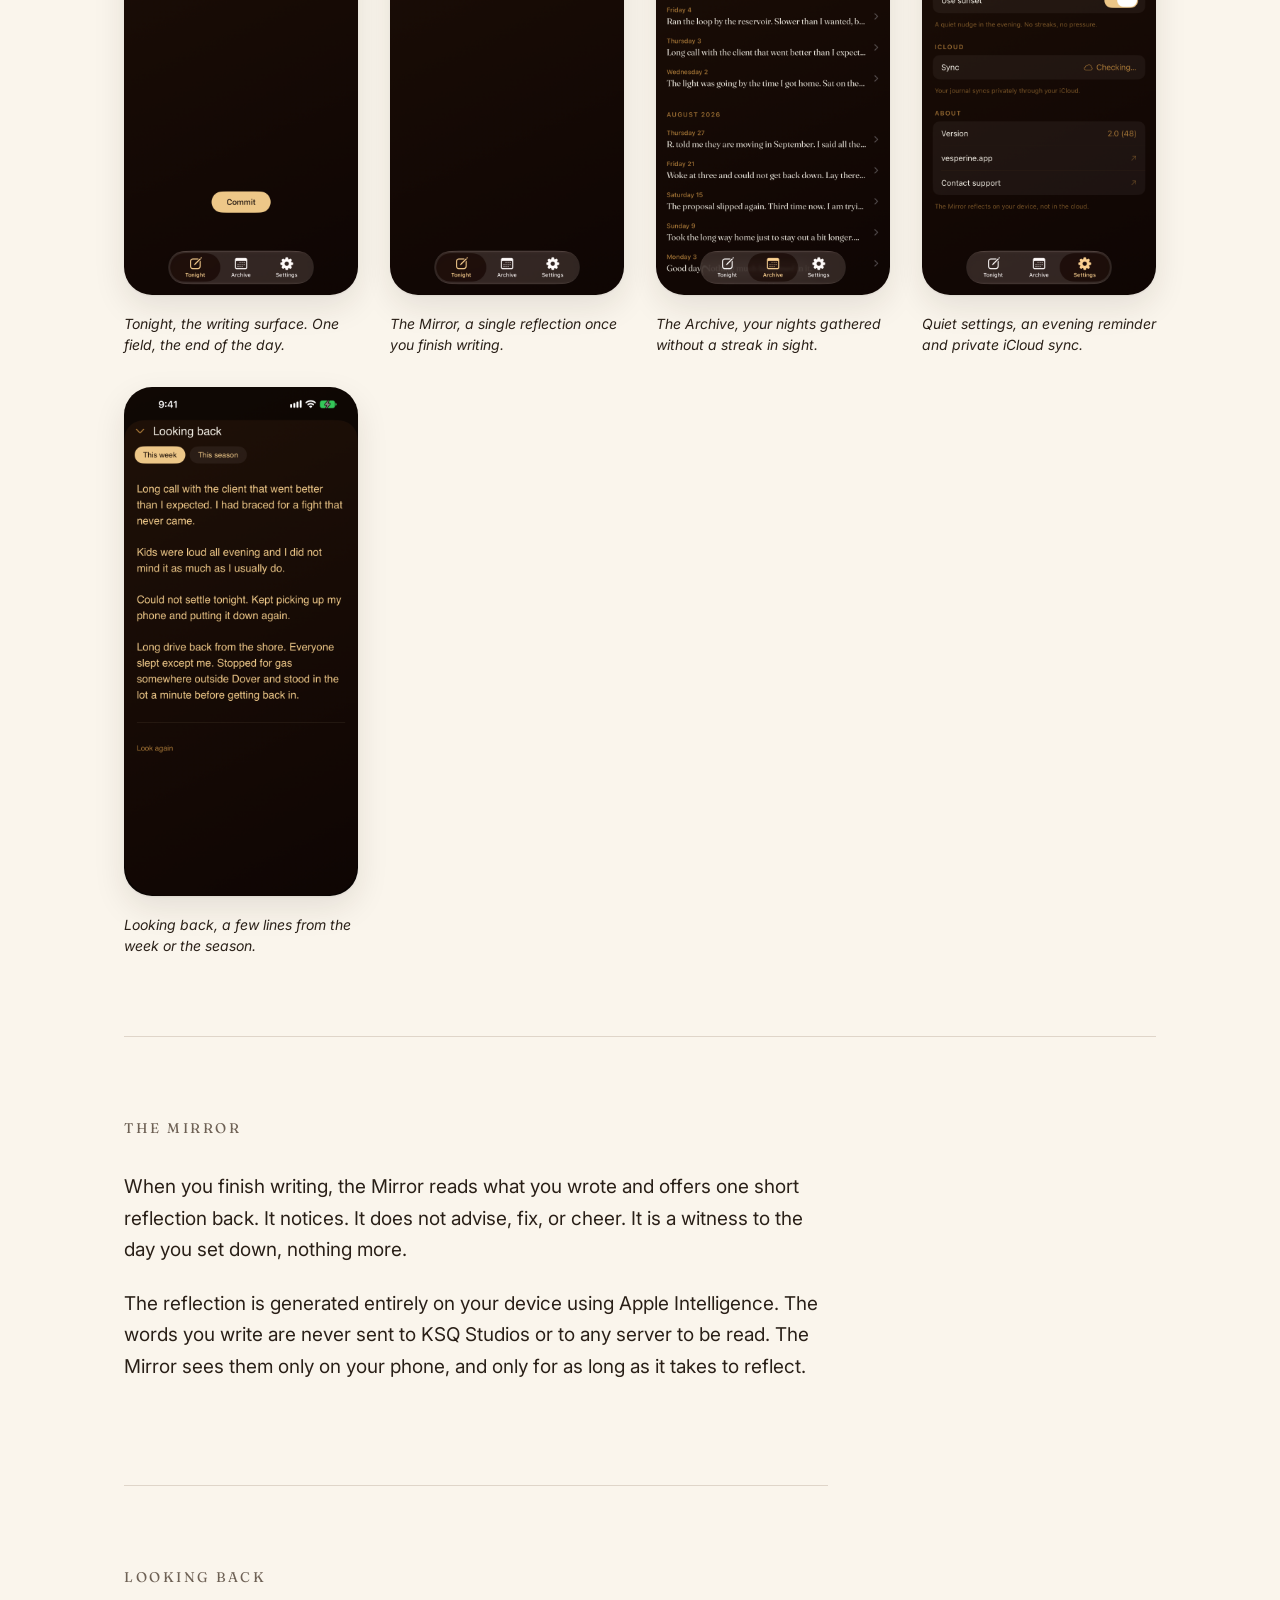
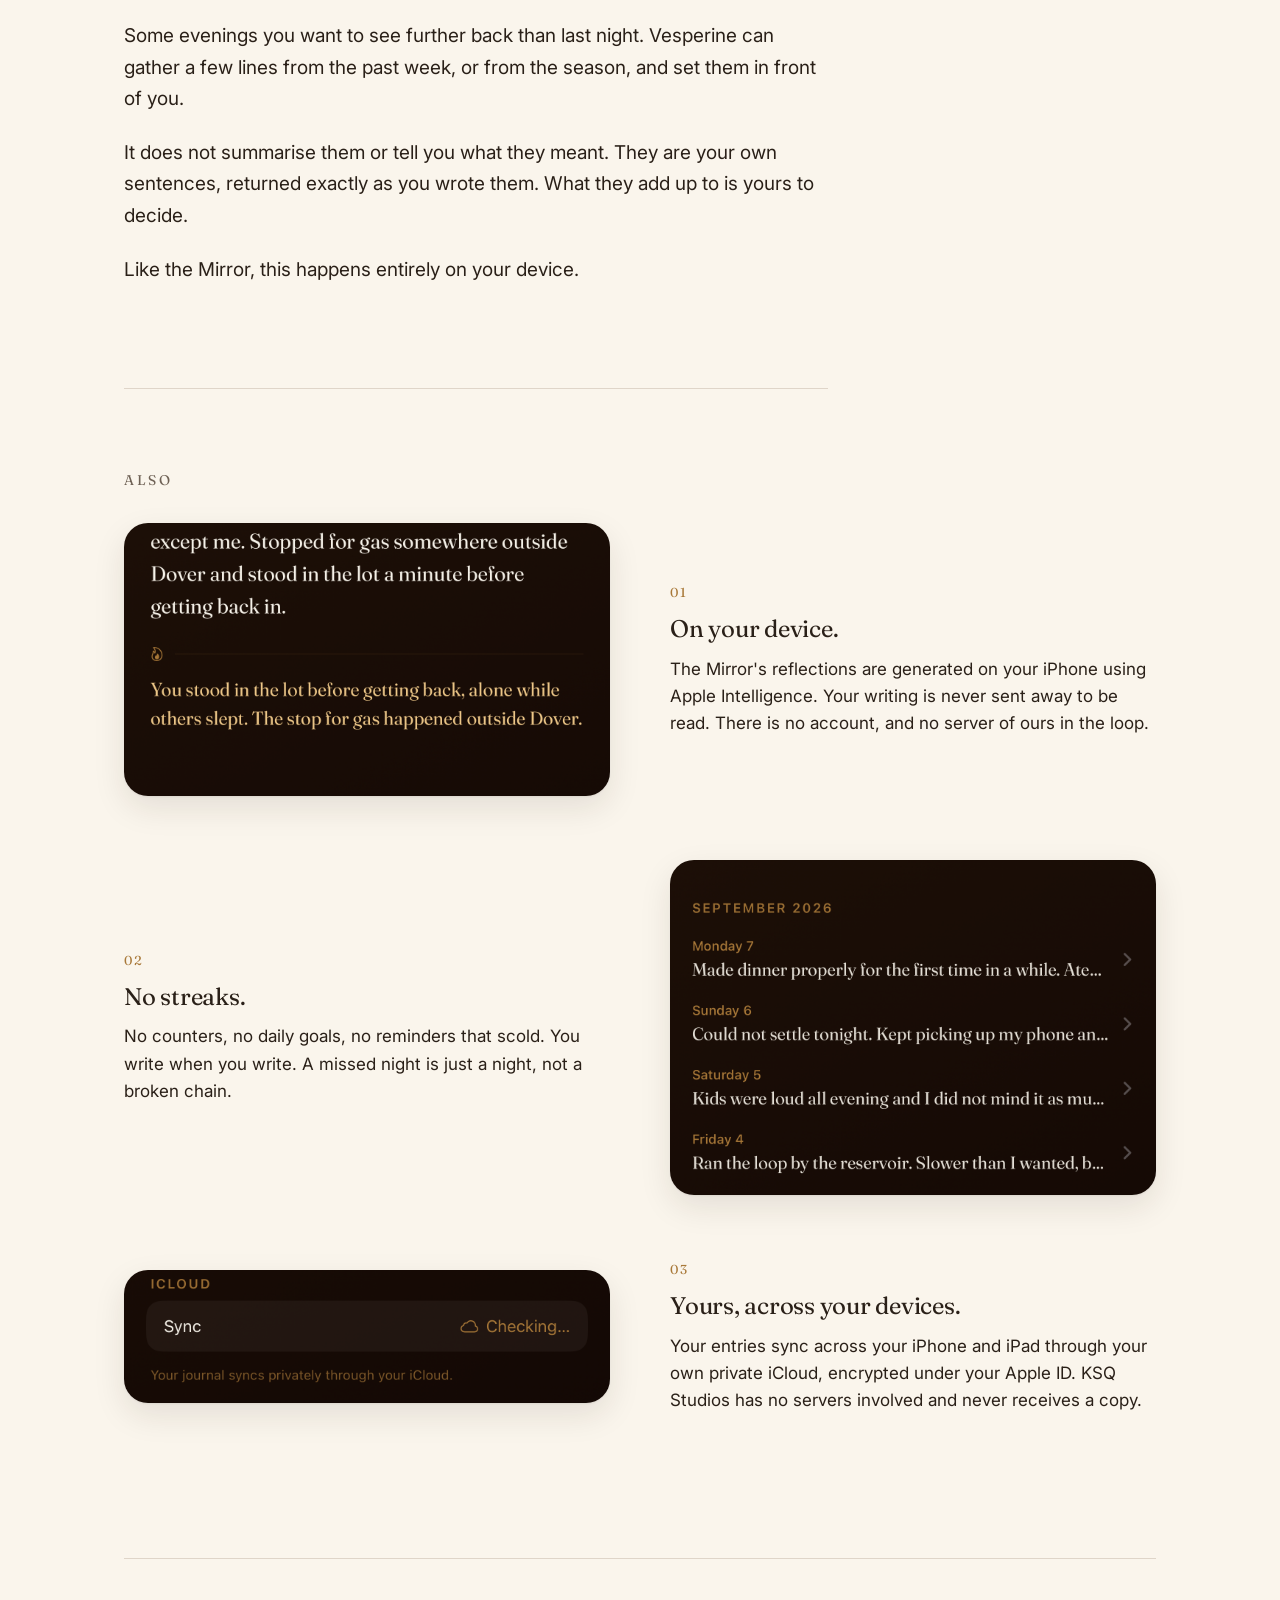
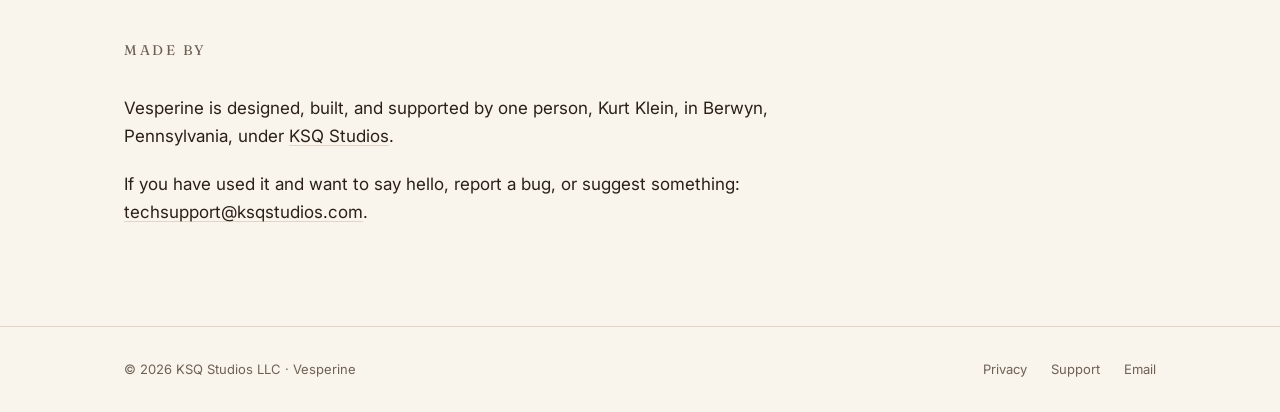
==== commit 3e468db7: "Drop sibling app list from attribution" ====
--- a/index.html
+++ b/index.html
@@ -40,8 +40,6 @@
 <!-- Scripts -->
 <script defer src="/scripts.js"></script>
 
-<!-- Plausible -->
-<script defer data-domain="vesperine.app" src="https://plausible.io/js/script.js"></script>
 </head>
 
 <body>
@@ -179,7 +177,7 @@
   <section class="madeby fade-in">
     <h2>Made by</h2>
     <p>
-      Vesperine is designed, built, and supported by one person, Kurt Klein, in Berwyn, Pennsylvania. It is the fifth app from <a href="https://ksqstudios.com">KSQ Studios</a>, after <a href="https://minuted.org">Minuted</a>, <a href="https://winnowed.app">Winnowed</a>, <a href="https://eclipsedsleep.com">Eclipsed</a>, and <a href="https://endured.app">Endured</a>.
+      Vesperine is designed, built, and supported by one person, Kurt Klein, in Berwyn, Pennsylvania, under <a href="https://ksqstudios.com">KSQ Studios</a>.
     </p>
     <p>
       If you have used it and want to say hello, report a bug, or suggest something: <a href="mailto:techsupport@ksqstudios.com">techsupport@ksqstudios.com</a>.
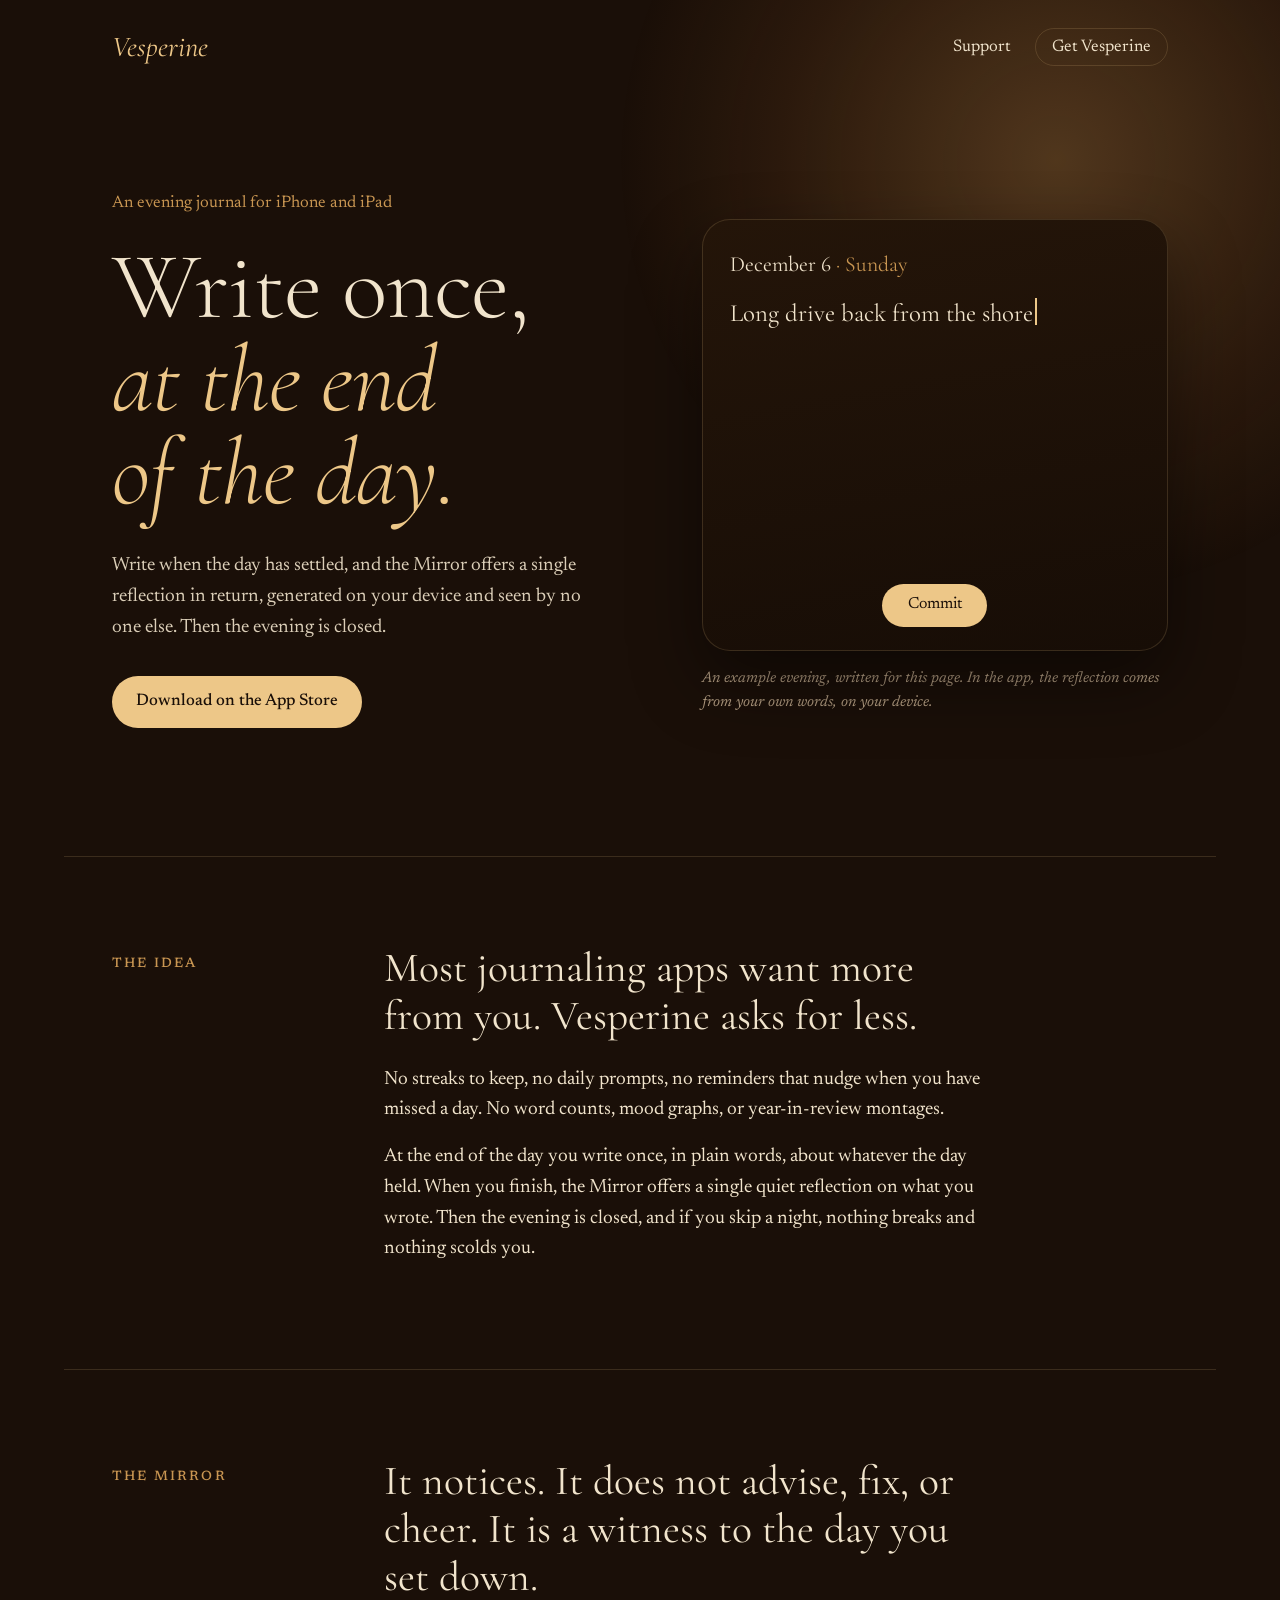
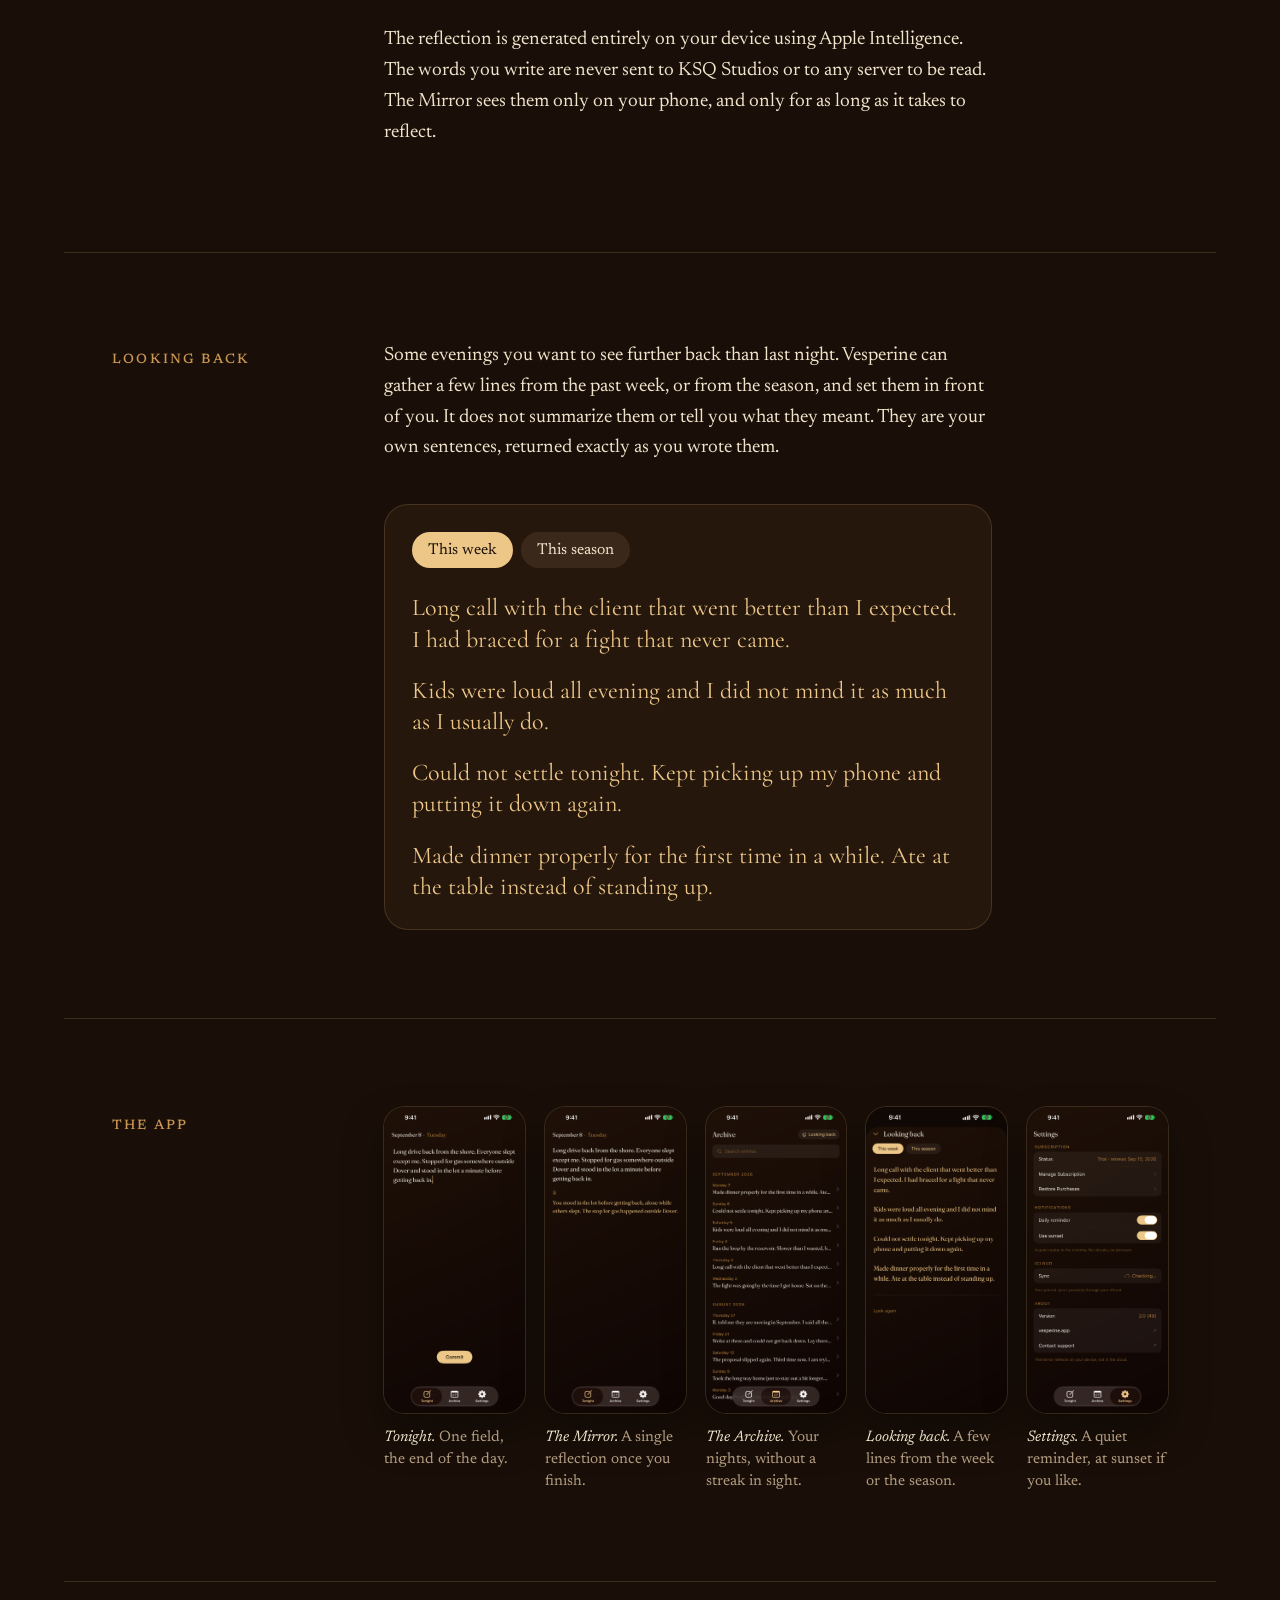
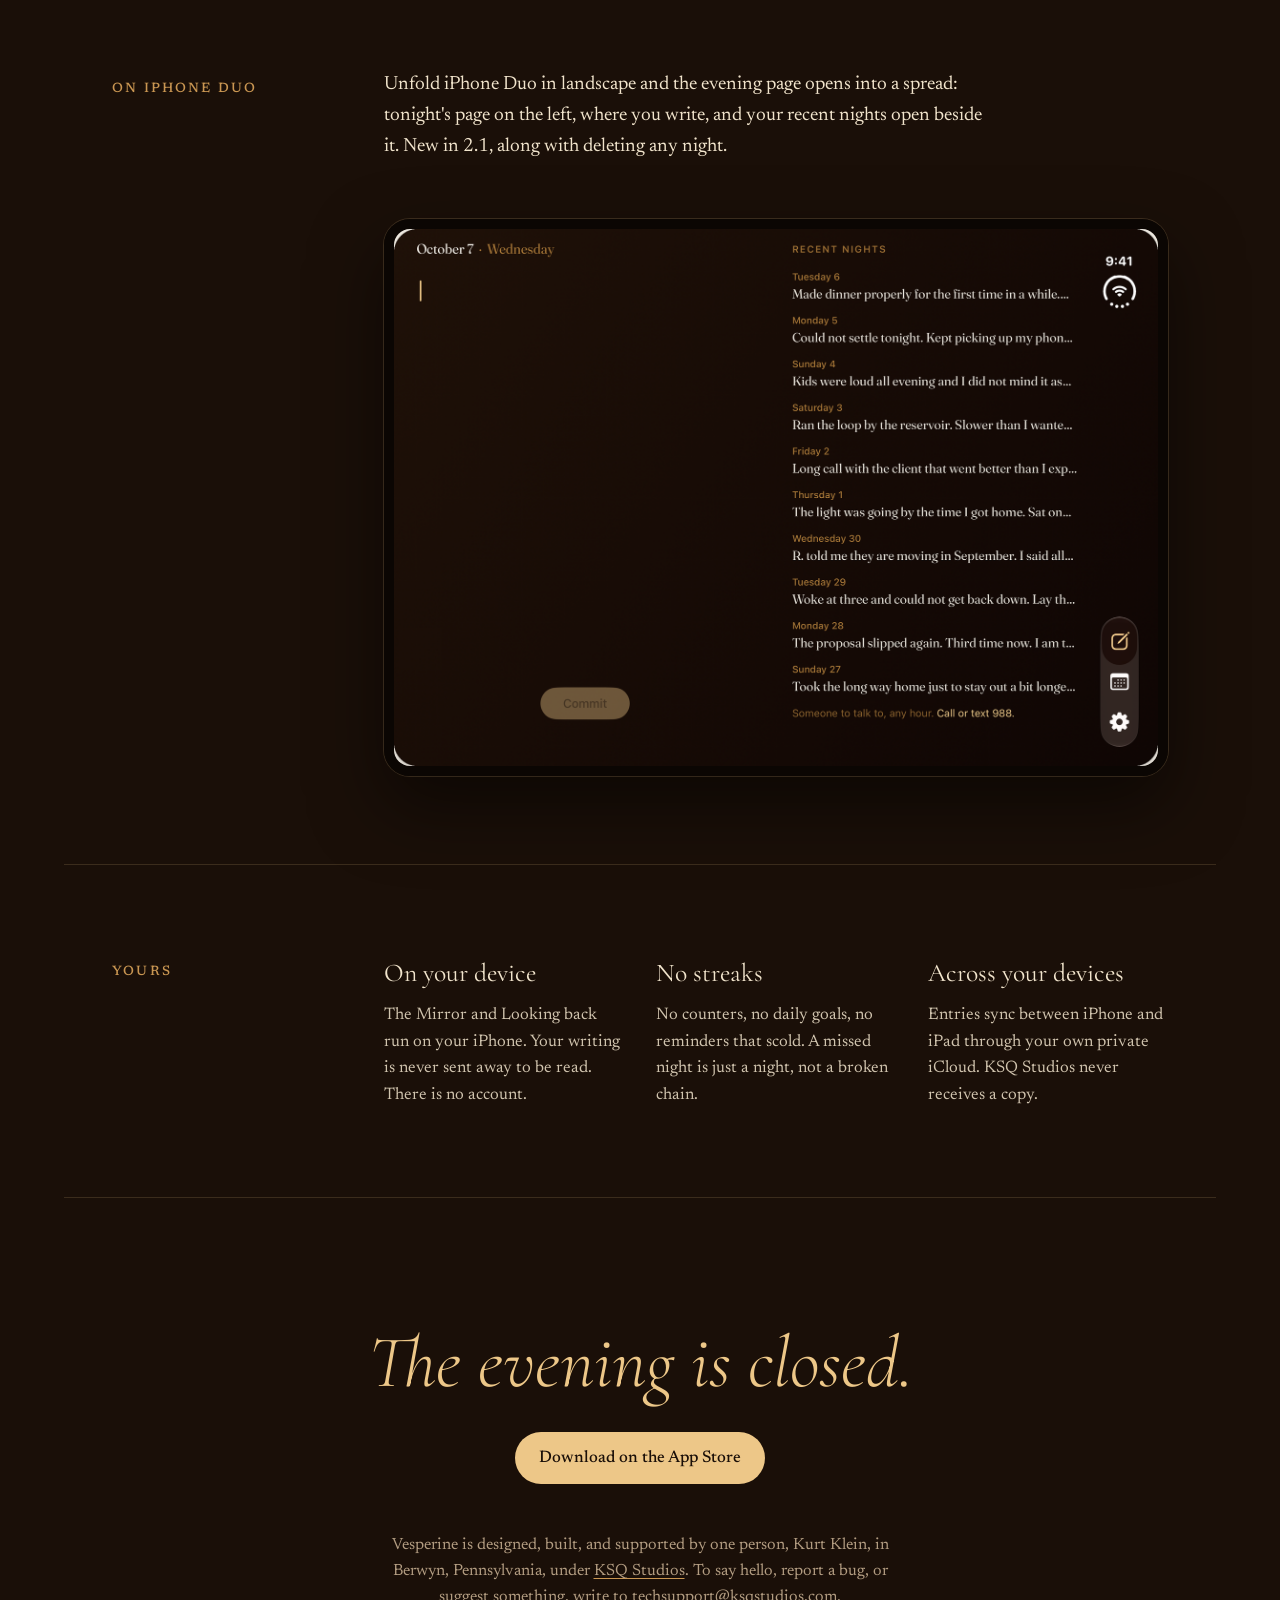
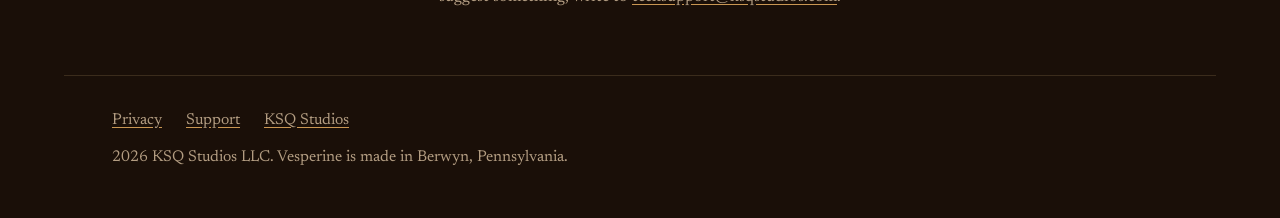
==== commit 251ab771: "Redesign the site: candlelit, with an example evening and Looking back" ====
--- a/index.html
+++ b/index.html
@@ -3,198 +3,224 @@
 <head>
 <meta charset="utf-8">
 <meta name="viewport" content="width=device-width, initial-scale=1">
-
-<title>Vesperine - An evening journal.</title>
+<title>Vesperine, an evening journal</title>
 <meta name="description" content="A contemplative evening journal for iPhone. Write once when the day has settled, then look back across a week or a season in your own words.">
-
-<!-- Open Graph -->
 <meta property="og:type" content="website">
 <meta property="og:url" content="https://vesperine.app">
-<meta property="og:title" content="Vesperine - An evening journal.">
+<meta property="og:title" content="Vesperine, an evening journal">
 <meta property="og:description" content="A contemplative evening journal for iPhone. Write once when the day has settled, then look back across a week or a season in your own words.">
 <meta property="og:image" content="https://vesperine.app/og-image.png">
 <meta property="og:image:width" content="1200">
 <meta property="og:image:height" content="630">
-
-<!-- Twitter -->
 <meta name="twitter:card" content="summary_large_image">
-<meta name="twitter:title" content="Vesperine - An evening journal.">
+<meta name="twitter:title" content="Vesperine, an evening journal">
 <meta name="twitter:description" content="A contemplative evening journal for iPhone.">
 <meta name="twitter:image" content="https://vesperine.app/og-image.png">
-
 <link rel="canonical" href="https://vesperine.app">
-<meta name="theme-color" content="#FAF5EC">
-
-<!-- Favicon -->
+<meta name="theme-color" content="#1a0f08">
 <link rel="icon" type="image/png" href="/favicon.png">
 <link rel="apple-touch-icon" href="/apple-touch-icon.png">
-
-<!-- Fonts -->
 <link rel="preconnect" href="https://fonts.googleapis.com">
 <link rel="preconnect" href="https://fonts.gstatic.com" crossorigin>
-<link href="https://fonts.googleapis.com/css2?family=Fraunces:opsz,wght@9..144,300..500;9..144,300..500&family=Inter:wght@400;500&display=swap" rel="stylesheet">
-
-<!-- Styles -->
+<link href="https://fonts.googleapis.com/css2?family=Cormorant+Garamond:ital,wght@0,300;0,400;0,500;1,300;1,400&family=Newsreader:ital,opsz,wght@0,6..72,300..500;1,6..72,300..500&display=swap" rel="stylesheet">
 <link rel="stylesheet" href="/styles.css">
-
-<!-- Scripts -->
 <script defer src="/scripts.js"></script>
-
 </head>
-
 <body>
 
-<div class="wash"></div>
-
-<header class="site-header">
-  <a href="/" class="brand">Vesperine</a>
-  <span class="brand-tag">An evening journal</span>
-</header>
-
-<main>
-
-  <section class="hero fade-in">
-    <h1>
-      Write once,<br>
-      <em>at the end of the day.</em>
-    </h1>
-    <p class="lede">
-      Vesperine is a contemplative evening journal. Write once when the day has settled, and the Mirror offers a single reflection in return, generated on your device and seen by no one else.
-    </p>
-    <a href="https://apps.apple.com/us/app/vesperine/id6767848257" rel="noopener" class="appstore-link">Download on the App Store</a>  </section>
-
-  <section class="idea fade-in">
-    <h2>The idea</h2>
-
-    <p>
-      Most journaling apps want more from you. Streaks to keep. Daily prompts. Reminders that nudge when you have missed a day. Word counts, mood graphs, year-in-review montages.
-    </p>
-
-    <p>
-      Vesperine asks for less. The idea is small. At the end of the day you write once, in plain words, about whatever the day held. When you finish, the Mirror offers a single quiet reflection on what you wrote. Then the evening is closed.
-    </p>
-
-    <p>
-      There are no streaks and no scores. If you skip a night, nothing breaks and nothing scolds you. The entries you keep are yours, written on your device and synced only through your own private iCloud.
-    </p>
-  </section>
-
-  <section class="screens fade-in">
-    <h2>The app</h2>
-
-    <div class="screens-grid">
-      <figure>
-        <img src="/images/tonight.png" alt="The Tonight screen: a dark, candle-lit writing surface with the date and a single field for the evening's entry.">
-        <figcaption>
-          <em>Tonight, the writing surface. One field, the end of the day.</em>
-        </figcaption>
-      </figure>
-
-      <figure>
-        <img src="/images/mirror.png" alt="The Mirror reflection revealed beneath a finished entry, set apart by a small amber flame divider.">
-        <figcaption>
-          <em>The Mirror, a single reflection once you finish writing.</em>
-        </figcaption>
-      </figure>
-
-      <figure>
-        <img src="/images/archive.png" alt="The Archive screen, showing past entries grouped by month, each with a short preview.">
-        <figcaption>
-          <em>The Archive, your nights gathered without a streak in sight.</em>
-        </figcaption>
-      </figure>
-
-      <figure>
-        <img src="/images/settings.png" alt="The Settings screen showing the iCloud sync row and the evening reminder options.">
-        <figcaption>
-          <em>Quiet settings, an evening reminder and private iCloud sync.</em>
-        </figcaption>
-      </figure>
-
-      <figure>
-        <img src="/images/lookingback.png" alt="The Looking back sheet, showing several passages lifted from earlier entries, each set in warm serif type.">
-        <figcaption>
-          <em>Looking back, a few lines from the week or the season.</em>
-        </figcaption>
-      </figure>
-    </div>
-  </section>
-
-  <section class="idea fade-in">
-    <h2>The Mirror</h2>
-    <p>
-      When you finish writing, the Mirror reads what you wrote and offers one short reflection back. It notices. It does not advise, fix, or cheer. It is a witness to the day you set down, nothing more.
-    </p>
-    <p>
-      The reflection is generated entirely on your device using Apple Intelligence. The words you write are never sent to KSQ Studios or to any server to be read. The Mirror sees them only on your phone, and only for as long as it takes to reflect.
-    </p>
-  </section>
-
-  <section class="idea fade-in">
-    <h2>Looking back</h2>
-    <p>
-      Some evenings you want to see further back than last night. Vesperine can gather a few lines from the past week, or from the season, and set them in front of you.
-    </p>
-    <p>
-      It does not summarise them or tell you what they meant. They are your own sentences, returned exactly as you wrote them. What they add up to is yours to decide.
-    </p>
-    <p>
-      Like the Mirror, this happens entirely on your device.
-    </p>
-  </section>
-
-  <section class="also fade-in">
-    <h2>Also</h2>
-
-    <div class="also-item">
-      <img src="/images/also-01-ondevice.png" alt="A reflection appearing beneath an entry, with a small note that it was generated on the device.">
-      <div class="also-text">
-        <span class="also-num">01</span>
-        <h3>On your device.</h3>
-        <p>The Mirror's reflections are generated on your iPhone using Apple Intelligence. Your writing is never sent away to be read. There is no account, and no server of ours in the loop.</p>
-      </div>
-    </div>
-
-    <div class="also-item">
-      <img src="/images/also-02-nostreaks.png" alt="The Archive shown as a calm list of months, with no streak counter or progress meter anywhere.">
-      <div class="also-text">
-        <span class="also-num">02</span>
-        <h3>No streaks.</h3>
-        <p>No counters, no daily goals, no reminders that scold. You write when you write. A missed night is just a night, not a broken chain.</p>
-      </div>
-    </div>
-
-    <div class="also-item">
-      <img src="/images/also-03-sync.png" alt="The Settings iCloud row indicating sync is on across iPhone and iPad.">
-      <div class="also-text">
-        <span class="also-num">03</span>
-        <h3>Yours, across your devices.</h3>
-        <p>Your entries sync across your iPhone and iPad through your own private iCloud, encrypted under your Apple ID. KSQ Studios has no servers involved and never receives a copy.</p>
-      </div>
-    </div>
-  </section>
-
-  <section class="madeby fade-in">
-    <h2>Made by</h2>
-    <p>
-      Vesperine is designed, built, and supported by one person, Kurt Klein, in Berwyn, Pennsylvania, under <a href="https://ksqstudios.com">KSQ Studios</a>.
-    </p>
-    <p>
-      If you have used it and want to say hello, report a bug, or suggest something: <a href="mailto:techsupport@ksqstudios.com">techsupport@ksqstudios.com</a>.
-    </p>
-  </section>
-
-</main>
-
-<footer class="site-footer">
-  <div class="footer-inner">
-    <p>© 2026 KSQ Studios LLC · Vesperine</p>
-    <nav>
-      <a href="/privacy">Privacy</a>
+<!-- The candle. A warm light in the corner that flickers, and burns down as
+     you read toward the end of the page, the way an evening does. -->
+<div class="candle" aria-hidden="true"></div>
+
+<header class="bar">
+  <div class="bar-inner">
+    <a class="mark" href="/">Vesperine</a>
+    <nav aria-label="Site">
       <a href="/support">Support</a>
-      <a href="mailto:techsupport@ksqstudios.com">Email</a>
+      <a class="bar-cta" href="https://apps.apple.com/us/app/vesperine/id6767848257" rel="noopener">Get Vesperine</a>
     </nav>
   </div>
+</header>
+
+<main>
+
+  <section class="hero">
+    <div class="hero-text">
+      <p class="kicker">An evening journal for iPhone and iPad</p>
+      <h1>Write once, <em>at the end of the day.</em></h1>
+      <p class="lede">
+        Write when the day has settled, and the Mirror offers a single
+        reflection in return, generated on your device and seen by no one
+        else. Then the evening is closed.
+      </p>
+      <p class="buy">
+        <a class="button" href="https://apps.apple.com/us/app/vesperine/id6767848257" rel="noopener">Download on the App Store</a>
+      </p>
+    </div>
+
+    <!-- An example evening. The entry writes itself, Commit is pressed, and
+         the Mirror's reflection appears under the flame, as in the app. The
+         entries and reflections are written ahead of time for this page. -->
+    <figure class="tonight" id="tonight">
+      <div class="page">
+        <p class="date"><span id="t-date">October 19</span> <span class="dot">·</span> <span class="day" id="t-day">Monday</span></p>
+        <p class="entry" id="t-entry"><span id="t-text"></span><span class="caret" aria-hidden="true"></span></p>
+        <div class="flame-rule" id="t-rule" aria-hidden="true">
+          <svg viewBox="0 0 12 18" width="14" height="21"><path d="M6 1c1.6 3 4.5 5.2 4.5 9.2A4.5 4.5 0 0 1 1.5 10.2C1.5 7.8 3 6.6 3.6 4.6c.6 1.5 1.3 2 2 2.2C5.4 4.8 5.6 2.8 6 1z"/></svg>
+        </div>
+        <p class="reflection" id="t-reflection"></p>
+        <div class="page-foot">
+          <button type="button" class="commit" id="t-commit" tabindex="-1">Commit</button>
+          <button type="button" class="again" id="t-again" hidden>Another evening</button>
+        </div>
+      </div>
+      <figcaption>An example evening, written for this page. In the app, the reflection comes from your own words, on your device.</figcaption>
+    </figure>
+  </section>
+
+  <section class="leaf">
+    <h2 class="margin">The idea</h2>
+    <div class="leaf-body">
+      <p class="big">Most journaling apps want more from you. Vesperine asks for less.</p>
+      <p>
+        No streaks to keep, no daily prompts, no reminders that nudge when
+        you have missed a day. No word counts, mood graphs, or year-in-review
+        montages.
+      </p>
+      <p>
+        At the end of the day you write once, in plain words, about whatever
+        the day held. When you finish, the Mirror offers a single quiet
+        reflection on what you wrote. Then the evening is closed, and if you
+        skip a night, nothing breaks and nothing scolds you.
+      </p>
+    </div>
+  </section>
+
+  <section class="leaf">
+    <h2 class="margin">The Mirror</h2>
+    <div class="leaf-body">
+      <p class="big">It notices. It does not advise, fix, or cheer. It is a witness to the day you set down.</p>
+      <p>
+        The reflection is generated entirely on your device using Apple
+        Intelligence. The words you write are never sent to KSQ Studios or to
+        any server to be read. The Mirror sees them only on your phone, and
+        only for as long as it takes to reflect.
+      </p>
+    </div>
+  </section>
+
+  <!-- Looking back. The lines arrive one at a time when the section comes
+       into view, and the two ranges trade places like the sheet in the app. -->
+  <section class="leaf lookback" id="lookback">
+    <h2 class="margin">Looking back</h2>
+    <div class="leaf-body">
+      <p>
+        Some evenings you want to see further back than last night. Vesperine
+        can gather a few lines from the past week, or from the season, and set
+        them in front of you. It does not summarize them or tell you what they
+        meant. They are your own sentences, returned exactly as you wrote them.
+      </p>
+      <div class="sheet">
+        <div class="chips" role="tablist" aria-label="Range">
+          <button type="button" role="tab" class="chip" aria-selected="true" data-range="week">This week</button>
+          <button type="button" role="tab" class="chip" aria-selected="false" data-range="season">This season</button>
+        </div>
+        <ul class="lines" data-range="week">
+          <li>Long call with the client that went better than I expected. I had braced for a fight that never came.</li>
+          <li>Kids were loud all evening and I did not mind it as much as I usually do.</li>
+          <li>Could not settle tonight. Kept picking up my phone and putting it down again.</li>
+          <li>Made dinner properly for the first time in a while. Ate at the table instead of standing up.</li>
+        </ul>
+        <ul class="lines" data-range="season" hidden>
+          <li>The light was going by the time I got home. Sat on the step until it was gone.</li>
+          <li>Woke at three and could not get back down. Lay there listening to the house.</li>
+          <li>The proposal slipped again. Third time now.</li>
+          <li>Took the long way home just to stay out a bit longer.</li>
+        </ul>
+      </div>
+    </div>
+  </section>
+
+  <section class="screens">
+    <h2 class="margin">The app</h2>
+    <div class="strip">
+      <figure>
+        <img src="/images/tonight.png" alt="The Tonight screen: a dark writing surface with the date and a single field for the evening's entry." width="1320" height="2868" loading="lazy">
+        <figcaption><em>Tonight.</em> One field, the end of the day.</figcaption>
+      </figure>
+      <figure>
+        <img src="/images/mirror.png" alt="The Mirror's reflection beneath a finished entry, set apart by a small amber flame." width="1320" height="2868" loading="lazy">
+        <figcaption><em>The Mirror.</em> A single reflection once you finish.</figcaption>
+      </figure>
+      <figure>
+        <img src="/images/archive.png" alt="The Archive: past entries grouped by month, each with a short preview." width="1320" height="2868" loading="lazy">
+        <figcaption><em>The Archive.</em> Your nights, without a streak in sight.</figcaption>
+      </figure>
+      <figure>
+        <img src="/images/lookingback.png" alt="Looking back: several lines lifted from the week's entries, set in warm serif type." width="1320" height="2868" loading="lazy">
+        <figcaption><em>Looking back.</em> A few lines from the week or the season.</figcaption>
+      </figure>
+      <figure>
+        <img src="/images/settings.png" alt="Settings: an evening reminder that can follow the sunset, and private iCloud sync." width="1320" height="2868" loading="lazy">
+        <figcaption><em>Settings.</em> A quiet reminder, at sunset if you like.</figcaption>
+      </figure>
+    </div>
+  </section>
+
+  <section class="leaf spread">
+    <h2 class="margin">On iPhone Duo</h2>
+    <div class="leaf-body">
+      <p>
+        Unfold iPhone Duo in landscape and the evening page opens into a
+        spread: tonight's page on the left, where you write, and your recent
+        nights open beside it. New in 2.1, along with deleting any night.
+      </p>
+    </div>
+    <figure class="duo">
+      <img src="/images/duo.png" alt="Vesperine on the unfolded iPhone Duo: tonight's empty page on the left, a column of recent nights on the right." width="1600" height="1125" loading="lazy">
+    </figure>
+  </section>
+
+  <section class="leaf">
+    <h2 class="margin">Yours</h2>
+    <dl class="yours">
+      <div>
+        <dt>On your device</dt>
+        <dd>The Mirror and Looking back run on your iPhone. Your writing is never sent away to be read. There is no account.</dd>
+      </div>
+      <div>
+        <dt>No streaks</dt>
+        <dd>No counters, no daily goals, no reminders that scold. A missed night is just a night, not a broken chain.</dd>
+      </div>
+      <div>
+        <dt>Across your devices</dt>
+        <dd>Entries sync between iPhone and iPad through your own private iCloud. KSQ Studios never receives a copy.</dd>
+      </div>
+    </dl>
+  </section>
+
+  <section class="close">
+    <p class="close-line">The evening is closed.</p>
+    <p class="buy">
+      <a class="button" href="https://apps.apple.com/us/app/vesperine/id6767848257" rel="noopener">Download on the App Store</a>
+    </p>
+    <p class="maker">
+      Vesperine is designed, built, and supported by one person, Kurt Klein,
+      in Berwyn, Pennsylvania, under <a href="https://ksqstudios.com">KSQ Studios</a>.
+      To say hello, report a bug, or suggest something, write to
+      <a href="mailto:techsupport@ksqstudios.com">techsupport@ksqstudios.com</a>.
+    </p>
+  </section>
+
+</main>
+
+<footer class="foot">
+  <nav aria-label="Footer">
+    <a href="/privacy">Privacy</a>
+    <a href="/support">Support</a>
+    <a href="https://ksqstudios.com">KSQ Studios</a>
+  </nav>
+  <p>2026 KSQ Studios LLC. Vesperine is made in Berwyn, Pennsylvania.</p>
 </footer>
 
 </body>
--- a/styles.css
+++ b/styles.css
@@ -1,409 +1,461 @@
-/* ──────────────────────────────────────────────────────────────────────
-   Vesperine - vesperine.app
-   Cream paper, warmed. A candle-lit wash beneath quiet typography.
-   Same house template as the other KSQ sites, recolored to the
-   Ivory-to-Coal candle palette and tinted like Winnowed rather than
-   left achromatic like Endured.
-   ────────────────────────────────────────────────────────────────────── */
+/*
+  vesperine.app
+
+  Candlelight, after dark, like the app. Coal paper, cream ink, honey for
+  the Mirror and amber for dates. A candle glow sits in the corner and
+  burns down as you read toward the end. Sections are set like journal
+  leaves, with the heading in the margin.
+
+  Cormorant Garamond for display, Newsreader for reading.
+
+  No analytics. The privacy policy says the site collects nothing, so keep
+  it that way.
+*/
 
 :root {
-  /* Palette. House cream paper; candle stages warm the accents and wash. */
-  --paper:        #FAF5EC;   /* page background; matches every KSQ site */
-  --paper-deep:   #F0E6CB;   /* subtle inset, used for screenshot frames */
-  --ink:          #2A2018;   /* primary text, a warm near-black */
-  --muted:        #6E6155;   /* secondary text, warm taupe */
-  --hairline:     rgba(90, 51, 24, 0.16);
-
-  --amber:        #A87838;   /* signature accent: italics, numbers, hovers */
-  --amber-deep:   #7E4F1E;
-  --honey:        #EDC788;   /* wash only */
-  --bronze:       #5A3318;   /* wash only */
-
-  /* Type */
-  --serif: 'Fraunces', Georgia, serif;
-  --sans:  'Inter', -apple-system, BlinkMacSystemFont, system-ui, sans-serif;
-
-  /* Layout */
-  --max-content: 720px;       /* prose pages */
-  --max-wide:    1080px;      /* hero, screen grid */
-  --gutter:      24px;
-}
-
-/* ───────────────────── Reset / base ───────────────────── */
+  --coal: #1a0f08;
+  --coal-2: #22140b;
+  --leaf: #26170d;
+  --cream: #f1e4cc;
+  --muted: #b39d82;
+  --amber: #c99652;
+  --honey: #edc788;
+  --hair: rgba(237, 199, 136, 0.16);
+
+  --display: "Cormorant Garamond", "Iowan Old Style", Georgia, serif;
+  --body: Newsreader, "Iowan Old Style", Georgia, serif;
+
+  --page: 72rem;
+  --gutter: clamp(1.25rem, 4vw, 3rem);
+
+  /* Set by the script: 1 at the top of the page, lower toward the end. */
+  --burn: 1;
+}
 
 *, *::before, *::after { box-sizing: border-box; }
-html { -webkit-text-size-adjust: 100%; }
+
+html { -webkit-text-size-adjust: 100%; background: var(--coal); }
+
 body {
   margin: 0;
-  font-family: var(--sans);
-  font-size: 17px;
+  background: var(--coal);
+  color: var(--cream);
+  font-family: var(--body);
+  font-size: 1.2rem;
   line-height: 1.6;
-  color: var(--ink);
-  background: var(--paper);
+  font-optical-sizing: auto;
   -webkit-font-smoothing: antialiased;
-  text-rendering: optimizeLegibility;
+  overflow-x: hidden;
 }
 
 img { max-width: 100%; height: auto; display: block; }
 
-a {
-  color: var(--ink);
-  text-decoration: underline;
-  text-decoration-color: var(--hairline);
-  text-decoration-thickness: 1px;
-  text-underline-offset: 3px;
-  transition: text-decoration-color 0.15s ease;
-}
-a:hover { text-decoration-color: var(--amber); }
-
-p { margin: 0 0 1.2em 0; }
+a { color: inherit; text-decoration-color: var(--amber); text-underline-offset: 0.2em; }
+a:hover { color: var(--honey); }
+
+:focus-visible { outline: 2px solid var(--honey); outline-offset: 4px; border-radius: 2px; }
+
+h1, h2, h3 { font-family: var(--display); font-weight: 400; margin: 0; text-wrap: balance; }
+
+p { margin: 0 0 1rem; }
+
 em { font-style: italic; }
 
-/* ───────────────────── Ambient wash ─────────────────────
-   A whisper of the candle palette behind the cream. Body background
-   propagates to the canvas, so this fixed layer reads over it. */
-
-.wash {
+.button {
+  display: inline-block;
+  background: var(--honey);
+  color: var(--coal);
+  font-family: var(--body);
+  font-weight: 500;
+  font-size: 1.05rem;
+  text-decoration: none;
+  padding: 0.8rem 1.5rem;
+  border-radius: 999px;
+}
+
+.button:hover { color: var(--coal); background: #f4d6a2; }
+
+.buy { margin-top: 2rem; }
+
+/* ---------- The candle ---------- */
+
+.candle {
   position: fixed;
-  inset: 0;
-  z-index: -1;
+  top: -35vmax;
+  right: -30vmax;
+  width: 95vmax;
+  height: 95vmax;
   pointer-events: none;
-  background:
-    radial-gradient(ellipse 900px 520px at 12% -8%,  rgba(237, 199, 136, 0.22), transparent 60%),
-    radial-gradient(ellipse 720px 420px at 92% 6%,   rgba(168, 120, 56, 0.14), transparent 60%),
-    radial-gradient(ellipse 820px 520px at 50% 112%, rgba(90, 51, 24, 0.12),   transparent 62%);
-}
-
-/* ───────────────────── Header ───────────────────── */
-
-.site-header {
-  max-width: var(--max-wide);
-  margin: 0 auto;
-  padding: 28px var(--gutter) 0;
+  z-index: 0;
+  border-radius: 50%;
+  background: radial-gradient(closest-side, rgba(237, 168, 88, 0.26), rgba(201, 120, 52, 0.1) 45%, transparent 72%);
+  opacity: var(--burn);
+  transition: opacity 0.4s linear;
+  animation: flicker 5.5s ease-in-out infinite;
+}
+
+@keyframes flicker {
+  0%, 100% { transform: scale(1); filter: brightness(1); }
+  18% { transform: scale(1.015) translate(-0.3%, 0.2%); filter: brightness(1.06); }
+  31% { transform: scale(0.99); filter: brightness(0.95); }
+  47% { transform: scale(1.02) translate(0.2%, -0.2%); filter: brightness(1.04); }
+  63% { transform: scale(0.995); filter: brightness(0.97); }
+  80% { transform: scale(1.01) translate(-0.2%, 0); filter: brightness(1.03); }
+}
+
+main, .bar, .foot { position: relative; z-index: 1; }
+
+/* ---------- Bar ---------- */
+
+.bar-inner {
+  max-width: var(--page);
+  margin: 0 auto;
+  padding: 1.5rem var(--gutter);
   display: flex;
-  align-items: baseline;
-  gap: 16px;
-}
-
-.brand {
-  font-family: var(--serif);
-  font-weight: 400;
-  font-size: 22px;
+  align-items: center;
+  justify-content: space-between;
+}
+
+.mark {
+  font-family: var(--display);
+  font-style: italic;
+  font-size: 1.8rem;
+  text-decoration: none;
+  color: var(--honey);
+}
+
+.bar nav { display: flex; align-items: center; gap: 1.5rem; font-size: 1.05rem; }
+.bar nav a { text-decoration: none; }
+.bar-cta { border: 1px solid var(--hair); padding: 0.3rem 1rem; border-radius: 999px; }
+.bar-cta:hover { border-color: var(--honey); }
+
+/* ---------- Hero ---------- */
+
+.hero {
+  max-width: var(--page);
+  margin: 0 auto;
+  padding: clamp(3rem, 8vw, 6rem) var(--gutter) clamp(4rem, 9vw, 7rem);
+  display: grid;
+  grid-template-columns: minmax(0, 1.1fr) minmax(0, 1fr);
+  gap: clamp(2.5rem, 6vw, 5rem);
+  align-items: center;
+}
+
+.kicker { color: var(--amber); font-size: 1.05rem; margin-bottom: 1.5rem; }
+
+.hero h1 {
+  font-weight: 300;
+  font-size: clamp(3.4rem, 7.4vw, 6.6rem);
+  line-height: 0.98;
   letter-spacing: -0.01em;
-  text-decoration: none;
-  color: var(--ink);
-}
-
-.brand-tag {
-  font-family: var(--sans);
-  font-size: 13px;
-  color: var(--muted);
-  letter-spacing: 0.01em;
-}
-
-/* ───────────────────── Main containers ───────────────────── */
-
-main {
-  max-width: var(--max-wide);
-  margin: 0 auto;
-  padding: 0 var(--gutter);
-}
-
-main.prose { max-width: var(--max-content); }
-
-main > section {
-  padding: 80px 0;
-  border-bottom: 1px solid var(--hairline);
-}
-main > section:first-child { padding-top: 80px; }
-main > section:last-child  { border-bottom: none; }
-
-/* ───────────────────── Hero ───────────────────── */
-
-.hero {
-  text-align: left;
-  padding-top: 120px !important;
-  padding-bottom: 100px !important;
-}
-
-.hero h1 {
-  font-family: var(--serif);
-  font-weight: 300;
-  font-size: clamp(48px, 8vw, 92px);
-  line-height: 1.05;
-  letter-spacing: -0.02em;
-  margin: 0 0 32px 0;
-  max-width: 18ch;
-}
-.hero h1 em {
+}
+
+.hero h1 em { display: block; color: var(--honey); }
+
+.lede { margin-top: 2rem; max-width: 30rem; color: var(--cream); opacity: 0.9; }
+
+/* The example evening */
+
+.tonight { margin: 0; }
+
+.page {
+  position: relative;
+  min-height: 27rem;
+  padding: 1.75rem 1.75rem 1.5rem;
+  border-radius: 28px;
+  background: linear-gradient(170deg, #241509, #170d06);
+  box-shadow: 0 30px 70px rgba(0, 0, 0, 0.45), inset 0 0 0 1px var(--hair);
+  display: flex;
+  flex-direction: column;
+}
+
+.date { font-family: var(--display); font-size: 1.35rem; margin: 0 0 1rem; }
+.date .dot, .date .day { color: var(--amber); }
+
+.entry {
+  font-family: var(--display);
+  font-size: 1.55rem;
+  line-height: 1.32;
+  margin: 0;
+  min-height: 6.5rem;
+}
+
+.caret {
+  display: inline-block;
+  width: 2px;
+  height: 1.1em;
+  margin-left: 2px;
+  vertical-align: -0.15em;
+  background: var(--honey);
+  animation: blink 1.05s steps(1) infinite;
+}
+
+.tonight.is-done .caret, .tonight.is-reflecting .caret { visibility: hidden; }
+
+@keyframes blink { 50% { opacity: 0; } }
+
+.flame-rule {
+  display: flex;
+  align-items: center;
+  gap: 0.75rem;
+  margin: 1.4rem 0 1rem;
+  opacity: 0;
+  transform: translateY(4px);
+  transition: opacity 0.8s ease, transform 0.8s ease;
+}
+
+.flame-rule::after { content: ""; flex: 1; height: 1px; background: var(--hair); }
+
+.flame-rule svg { fill: var(--amber); transform-origin: 50% 100%; }
+
+.tonight.is-reflecting .flame-rule, .tonight.is-done .flame-rule { opacity: 1; transform: none; }
+.tonight.is-reflecting .flame-rule svg, .tonight.is-done .flame-rule svg { animation: wick 2.6s ease-in-out infinite; }
+
+@keyframes wick {
+  0%, 100% { transform: scale(1, 1) rotate(0); }
+  30% { transform: scale(0.94, 1.08) rotate(-3deg); }
+  60% { transform: scale(1.04, 0.95) rotate(2deg); }
+}
+
+.reflection {
+  font-family: var(--display);
+  font-size: 1.45rem;
+  line-height: 1.32;
+  color: var(--honey);
+  margin: 0;
+  min-height: 4rem;
+}
+
+.reflection .w { opacity: 0; transition: opacity 0.7s ease; }
+.reflection .w.on { opacity: 1; }
+
+.page-foot { margin-top: auto; padding-top: 1.5rem; display: flex; justify-content: center; }
+
+.commit, .again {
+  font: inherit;
+  font-size: 1rem;
+  border: 0;
+  border-radius: 999px;
+  padding: 0.55rem 1.6rem;
+  cursor: pointer;
+}
+
+.commit {
+  background: var(--honey);
+  color: var(--coal);
+  pointer-events: none;
+  transition: transform 0.15s ease, opacity 0.6s ease, background 0.3s ease;
+}
+
+.commit.is-pressed { transform: scale(0.94); background: #f6dcab; }
+.tonight.is-reflecting .commit, .tonight.is-done .commit { opacity: 0; }
+.tonight.is-done .commit { display: none; }
+
+.again { background: transparent; color: var(--amber); box-shadow: inset 0 0 0 1px var(--hair); }
+.again:hover { color: var(--honey); box-shadow: inset 0 0 0 1px var(--amber); }
+
+.tonight figcaption { margin-top: 1rem; font-size: 0.95rem; color: var(--muted); font-style: italic; }
+
+/* ---------- Leaves ---------- */
+
+.leaf, .screens {
+  max-width: var(--page);
+  margin: 0 auto;
+  padding: clamp(3.5rem, 7vw, 5.5rem) var(--gutter);
+  display: grid;
+  grid-template-columns: 13rem minmax(0, 1fr);
+  gap: 1rem clamp(2rem, 5vw, 4rem);
+  border-top: 1px solid var(--hair);
+}
+
+.margin {
+  font-family: var(--body);
+  font-size: 0.85rem;
+  font-weight: 500;
+  letter-spacing: 0.16em;
+  text-transform: uppercase;
+  color: var(--amber);
+  padding-top: 0.55rem;
+}
+
+.leaf-body { max-width: 38rem; }
+
+.big {
+  font-family: var(--display);
+  font-size: clamp(1.9rem, 3.4vw, 2.6rem);
+  line-height: 1.15;
+  margin-bottom: 1.5rem;
+}
+
+/* Looking back */
+
+.sheet {
+  margin-top: 2.5rem;
+  padding: 1.75rem;
+  border-radius: 24px;
+  background: var(--leaf);
+  box-shadow: inset 0 0 0 1px var(--hair);
+}
+
+.chips { display: flex; gap: 0.5rem; margin-bottom: 1.5rem; }
+
+.chip {
+  font: inherit;
+  font-size: 0.98rem;
+  padding: 0.35rem 1rem;
+  border-radius: 999px;
+  border: 0;
+  cursor: pointer;
+  background: rgba(237, 199, 136, 0.1);
+  color: var(--cream);
+}
+
+.chip[aria-selected="true"] { background: var(--honey); color: var(--coal); }
+
+.lines { list-style: none; margin: 0; padding: 0; }
+
+.lines li {
+  font-family: var(--display);
+  font-size: 1.5rem;
+  line-height: 1.3;
+  color: var(--honey);
+  margin-bottom: 1.25rem;
+  opacity: 0;
+  transform: translateY(10px);
+  transition: opacity 0.9s ease, transform 0.9s ease;
+}
+
+.lines li:last-child { margin-bottom: 0; }
+.lines.is-shown li { opacity: 1; transform: none; }
+.lines.is-shown li:nth-child(2) { transition-delay: 0.45s; }
+.lines.is-shown li:nth-child(3) { transition-delay: 0.9s; }
+.lines.is-shown li:nth-child(4) { transition-delay: 1.35s; }
+
+/* The app */
+
+.strip {
+  display: grid;
+  grid-template-columns: repeat(5, minmax(0, 1fr));
+  gap: clamp(0.75rem, 1.6vw, 1.25rem);
+}
+
+.strip figure { margin: 0; }
+
+.strip img {
+  border-radius: clamp(14px, 1.6vw, 24px);
+  box-shadow: 0 0 0 1px var(--hair), 0 20px 40px rgba(0, 0, 0, 0.4);
+}
+
+.strip figcaption { margin-top: 0.9rem; font-size: 0.95rem; color: var(--muted); line-height: 1.45; }
+.strip figcaption em { color: var(--cream); }
+
+/* On iPhone Duo */
+
+.duo { grid-column: 2; margin: 1.5rem 0 0; }
+
+.duo img {
+  border: 10px solid #0b0603;
+  border-radius: 26px;
+  box-shadow: 0 0 0 1px var(--hair), 0 30px 70px rgba(0, 0, 0, 0.5);
+}
+
+/* Yours */
+
+.yours {
+  margin: 0;
+  display: grid;
+  grid-template-columns: repeat(3, minmax(0, 1fr));
+  gap: 2rem;
+}
+
+.yours dt { font-family: var(--display); font-size: 1.6rem; margin-bottom: 0.5rem; }
+.yours dd { margin: 0; font-size: 1.05rem; color: var(--cream); opacity: 0.85; }
+
+/* Close */
+
+.close {
+  max-width: var(--page);
+  margin: 0 auto;
+  padding: clamp(5rem, 11vw, 8rem) var(--gutter) clamp(3rem, 6vw, 4rem);
+  text-align: center;
+  border-top: 1px solid var(--hair);
+}
+
+.close-line {
+  font-family: var(--display);
   font-style: italic;
   font-weight: 300;
-  color: var(--amber);
-}
-
-.hero .lede {
-  font-size: 20px;
-  line-height: 1.55;
-  color: var(--ink);
-  max-width: 56ch;
-  margin: 0 0 40px 0;
-}
-
-.hero .coming-soon {
-  font-size: 14px;
+  font-size: clamp(2.6rem, 6vw, 4.6rem);
+  line-height: 1;
+  color: var(--honey);
+  margin: 0;
+}
+
+.maker { max-width: 34rem; margin: 3rem auto 0; font-size: 1.02rem; color: var(--muted); }
+
+/* ---------- Footer ---------- */
+
+.foot {
+  max-width: var(--page);
+  margin: 0 auto;
+  padding: 2rem var(--gutter) 3rem;
+  border-top: 1px solid var(--hair);
+  font-size: 0.98rem;
   color: var(--muted);
-  letter-spacing: 0.02em;
-  margin: 0;
-}
-
-.appstore-link {
-  display: inline-block;
-  font-family: var(--sans);
-  font-size: 14px;
-  color: var(--ink);
-  text-decoration: none;
-  padding: 10px 18px;
-  border: 1px solid var(--hairline);
-  border-radius: 999px;
-  letter-spacing: 0.02em;
-  transition: border-color 120ms ease, background 120ms ease;
-}
-.appstore-link:hover { border-color: var(--amber); }
-
-/* ───────────────────── Section headings ───────────────────── */
-
-main h2 {
-  font-family: var(--serif);
-  font-weight: 400;
-  font-size: 14px;
-  letter-spacing: 0.18em;
-  text-transform: uppercase;
-  color: var(--muted);
-  margin: 0 0 32px 0;
-}
-
-main h3 {
-  font-family: var(--serif);
-  font-weight: 400;
-  font-size: 24px;
-  line-height: 1.2;
-  letter-spacing: -0.01em;
-  margin: 0 0 12px 0;
-  color: var(--ink);
-}
-
-/* ───────────────────── The idea ───────────────────── */
-
-.idea { max-width: 64ch; }
-.idea p { font-size: 19px; line-height: 1.65; }
-
-/* ───────────────────── The app - screen grid ───────────────────── */
-
-.screens-grid {
-  display: grid;
-  grid-template-columns: repeat(4, 1fr);
-  gap: 32px;
-  margin-top: 12px;
-}
-
-.screens-grid figure { margin: 0; }
-
-.screens-grid img {
-  width: 100%;
-  border-radius: 28px;
-  background: var(--paper-deep);
-  box-shadow:
-    0 1px 2px rgba(0, 0, 0, 0.06),
-    0 12px 32px rgba(42, 32, 24, 0.10);
-}
-
-.screens-grid figcaption {
-  margin-top: 18px;
-  font-size: 14px;
-  color: var(--muted);
-  line-height: 1.5;
-  font-style: normal;
-}
-.screens-grid figcaption em {
-  font-style: italic;
-  color: var(--ink);
-}
-
-/* ───────────────────── Also - numbered features ───────────────────── */
-
-.also-item {
-  display: grid;
-  grid-template-columns: 1fr 1fr;
-  gap: 60px;
-  align-items: center;
-  margin: 64px 0;
-}
-.also-item:first-of-type { margin-top: 12px; }
-.also-item:nth-of-type(even) { direction: rtl; }
-.also-item:nth-of-type(even) > * { direction: ltr; }
-
-.also-item img {
-  width: 100%;
-  border-radius: 24px;
-  background: var(--paper-deep);
-  box-shadow:
-    0 1px 2px rgba(0, 0, 0, 0.06),
-    0 12px 32px rgba(42, 32, 24, 0.10);
-}
-
-.also-num {
-  display: block;
-  font-family: var(--serif);
-  font-size: 13px;
-  color: var(--amber);
-  letter-spacing: 0.18em;
-  margin-bottom: 12px;
-}
-
-.also-text p {
-  font-size: 17px;
-  line-height: 1.6;
-  color: var(--ink);
-  margin: 0;
-}
-
-/* ───────────────────── Made by ───────────────────── */
-
-.madeby { max-width: 60ch; }
-.madeby p { font-size: 17px; line-height: 1.65; color: var(--ink); }
-
-/* ───────────────────── Prose pages (privacy, support) ───────────────────── */
-
-main.prose h1 {
-  font-family: var(--serif);
-  font-weight: 300;
-  font-size: clamp(40px, 6vw, 64px);
-  line-height: 1.1;
-  letter-spacing: -0.02em;
-  margin: 80px 0 12px 0;
-  color: var(--ink);
-}
-
-main.prose .updated {
-  font-size: 13px;
-  color: var(--muted);
-  margin-bottom: 48px;
-}
-
-main.prose h2 {
-  font-family: var(--serif);
-  font-weight: 400;
-  font-size: 22px;
-  letter-spacing: -0.01em;
-  text-transform: none;
-  color: var(--ink);
-  margin: 56px 0 16px 0;
-}
-
-main.prose h3 {
-  font-family: var(--serif);
-  font-weight: 400;
-  font-size: 18px;
-  margin: 36px 0 8px 0;
-}
-
-main.prose p {
-  font-size: 17px;
-  line-height: 1.7;
-  color: var(--ink);
-}
-
-main.prose { padding-bottom: 100px; }
-
-/* ───────────────────── Footer ───────────────────── */
-
-.site-footer {
-  border-top: 1px solid var(--hairline);
-  margin-top: 0;
-}
-
-.footer-inner {
-  max-width: var(--max-wide);
-  margin: 0 auto;
-  padding: 32px var(--gutter);
-  display: flex;
-  justify-content: space-between;
-  align-items: center;
-  flex-wrap: wrap;
-  gap: 16px;
-  font-size: 13px;
-  color: var(--muted);
-}
-
-.site-footer p { margin: 0; }
-.site-footer nav { display: flex; gap: 24px; }
-.site-footer a { color: var(--muted); text-decoration: none; }
-.site-footer a:hover {
-  text-decoration: underline;
-  text-decoration-color: var(--amber);
-  text-underline-offset: 3px;
-}
-
-/* ───────────────────── Fade-in on scroll ───────────────────── */
-
-.fade-in {
-  opacity: 0;
-  transform: translateY(20px);
-  transition:
-    opacity 0.7s cubic-bezier(0.22, 0.61, 0.36, 1),
-    transform 0.7s cubic-bezier(0.22, 0.61, 0.36, 1);
-  will-change: opacity, transform;
-}
-
-.fade-in.visible {
-  opacity: 1;
-  transform: translateY(0);
-  will-change: auto;
+}
+
+.foot nav { display: flex; flex-wrap: wrap; gap: 0.5rem 1.5rem; margin-bottom: 0.75rem; }
+.foot p { margin: 0; }
+
+/* ---------- Document pages: privacy, support, event ---------- */
+
+.doc {
+  max-width: 44rem;
+  margin: 0 auto;
+  padding: clamp(3rem, 7vw, 5rem) var(--gutter) clamp(4rem, 8vw, 6rem);
+}
+
+.doc h1 { font-weight: 300; font-size: clamp(3rem, 7vw, 4.6rem); line-height: 1; }
+.doc .updated { margin-top: 1rem; color: var(--amber); }
+.doc h2 { font-size: clamp(1.8rem, 3.2vw, 2.3rem); color: var(--honey); margin: 3rem 0 0.75rem; }
+.doc h3 { font-size: 1.5rem; margin: 2rem 0 0.5rem; }
+.doc ul, .doc ol { padding-left: 1.2rem; }
+.doc li { margin-bottom: 0.4rem; }
+.doc .duo { margin: 2.5rem 0; }
+
+/* ---------- Small screens ---------- */
+
+@media (max-width: 56rem) {
+  .hero { grid-template-columns: minmax(0, 1fr); }
+  .leaf, .screens { grid-template-columns: minmax(0, 1fr); }
+  .duo { grid-column: 1; }
+  .yours { grid-template-columns: minmax(0, 1fr); gap: 1.5rem; }
+
+  /* The screens become a strip you swipe. */
+  .strip {
+    display: flex;
+    overflow-x: auto;
+    scroll-snap-type: x mandatory;
+    scroll-padding-inline: var(--gutter);
+    margin: 0 calc(var(--gutter) * -1);
+    padding: 0 var(--gutter) 1rem;
+    scrollbar-width: none;
+  }
+  .strip::-webkit-scrollbar { display: none; }
+  .strip figure { flex: 0 0 62%; scroll-snap-align: start; }
+  .duo img { border-width: 6px; border-radius: 16px; }
+}
+
+@media (max-width: 34rem) {
+  body { font-size: 1.12rem; }
+  .bar nav { gap: 1rem; font-size: 1rem; }
+  .page { min-height: 25rem; padding: 1.4rem; }
+  .entry { font-size: 1.4rem; }
+  .reflection, .lines li { font-size: 1.32rem; }
+  .sheet { padding: 1.25rem; }
 }
 
 @media (prefers-reduced-motion: reduce) {
-  .fade-in, .fade-in.visible {
-    opacity: 1;
-    transform: none;
-    transition: none;
-  }
-}
-
-/* ───────────────────── Responsive ───────────────────── */
-
-@media (max-width: 1000px) {
-  .screens-grid { grid-template-columns: repeat(2, 1fr); }
-}
-
-@media (max-width: 800px) {
-  body { font-size: 16px; }
-
-  .hero {
-    padding-top: 80px !important;
-    padding-bottom: 64px !important;
-  }
-  .hero .lede { font-size: 18px; }
-
-  main > section { padding: 56px 0; }
-
-  .screens-grid { grid-template-columns: 1fr; gap: 40px; }
-
-  .also-item {
-    grid-template-columns: 1fr;
-    gap: 24px;
-    margin: 56px 0;
-  }
-  .also-item:nth-of-type(even) { direction: ltr; }
-
-  .footer-inner { flex-direction: column; align-items: flex-start; }
-}
-
-@media (max-width: 520px) {
-  .site-header {
-    flex-direction: column;
-    align-items: flex-start;
-    gap: 4px;
-    padding-top: 20px;
-  }
-  .brand-tag { font-size: 12px; }
-}
+  .candle, .caret, .flame-rule svg { animation: none !important; }
+  .lines li, .reflection .w, .flame-rule { transition: none !important; }
+}
